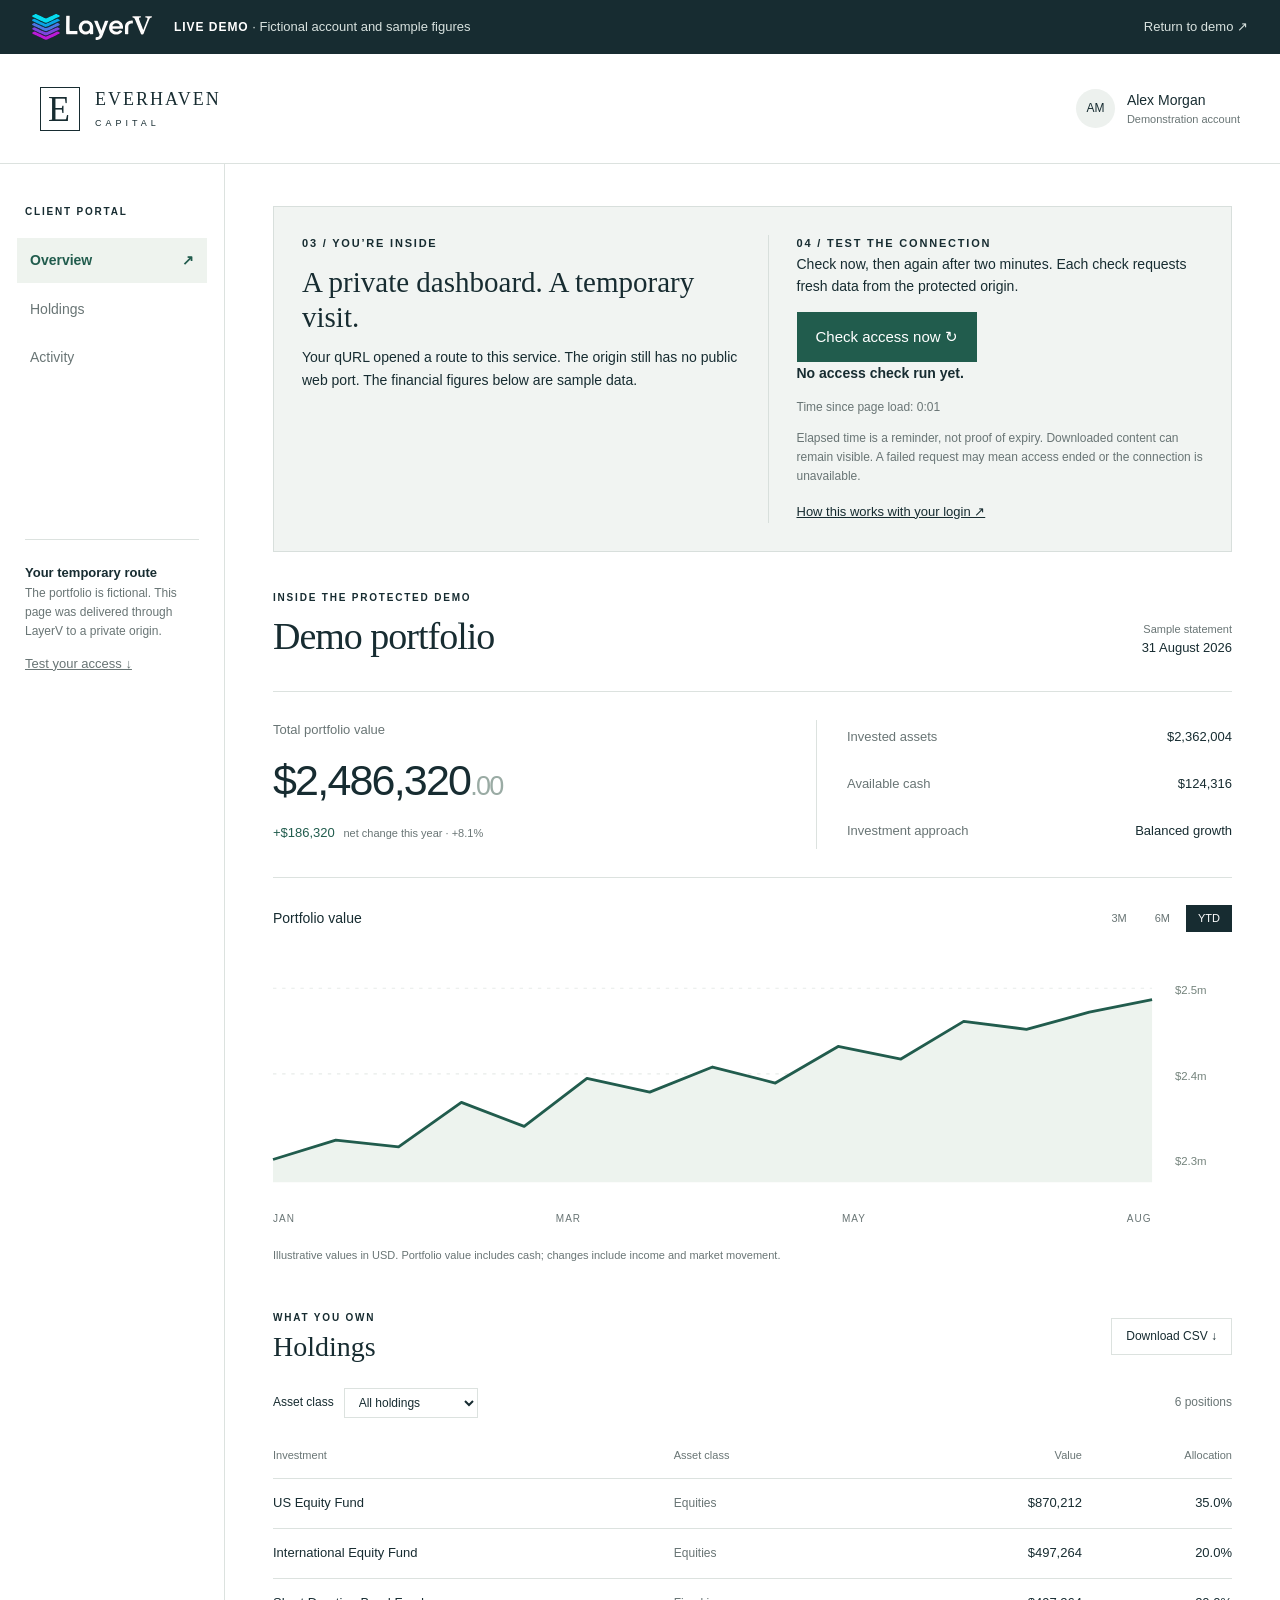
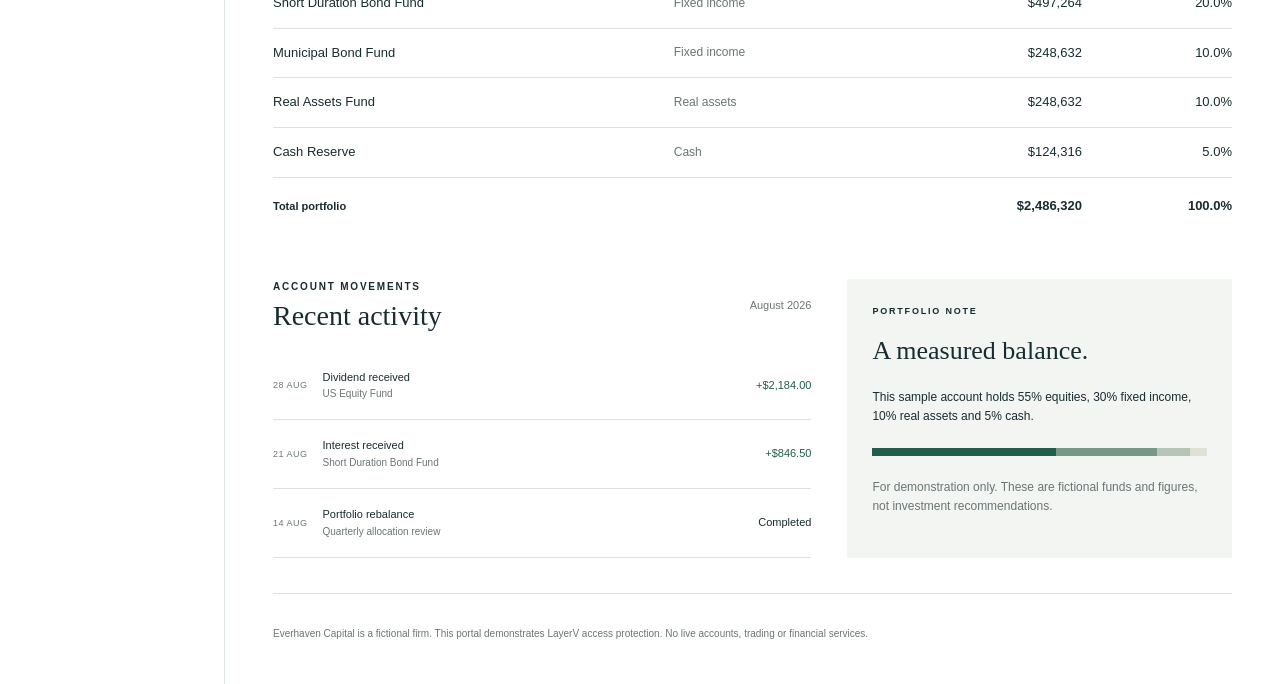
==== dashboard/index.html @ 9615df16 "Add visible live access experiment to protected portfolio" ====
<!doctype html><html lang="en"><head><meta charset="utf-8"><meta name="viewport" content="width=device-width,initial-scale=1"><meta name="robots" content="noindex,nofollow"><meta name="referrer" content="no-referrer"><title>Everhaven Capital — Demo portfolio</title><link rel="icon" href="favicon.svg" type="image/svg+xml"><link rel="stylesheet" href="styles.css"><script src="app.js" defer></script></head><body>
<a class="skip" href="#main">Skip to portfolio</a><div class="demo-strip"><div class="demo-identity"><img src="layerv-wordmark.svg" alt="LayerV" width="120" height="26"><span><strong>LIVE DEMO</strong> · Fictional account and sample figures</span></div><a href="https://everhavencapital.com" rel="noreferrer">Return to demo ↗</a></div>
<header><a class="wordmark" href="#main"><span class="monogram">E</span><span>EVERHAVEN<small>CAPITAL</small></span></a><div class="account"><span class="avatar" aria-hidden="true">AM</span><span>Alex Morgan<small>Demonstration account</small></span></div></header>
<div class="shell"><nav aria-label="Portfolio navigation"><p class="eyebrow">CLIENT PORTAL</p><a href="#overview" class="active">Overview <span>↗</span></a><a href="#holdings">Holdings</a><a href="#activity">Activity</a><div class="private-note"><strong>Your temporary route</strong><p>The portfolio is fictional. This page was delivered through LayerV to a private origin.</p><a href="#access-experiment">Test your access ↓</a></div></nav>
<main id="main"><section class="access-experiment" id="access-experiment" aria-labelledby="experiment-title"><div><p class="eyebrow">03 / YOU’RE INSIDE</p><h2 id="experiment-title">A private dashboard. A temporary visit.</h2><p>Your qURL opened a route to this service. The origin still has no public web port. The financial figures below are sample data.</p></div><div class="experiment-check"><p class="eyebrow">04 / TEST THE CONNECTION</p><p>Check now, then again after two minutes. Each check requests fresh data from the protected origin.</p><button id="verify-session">Check access now ↻</button><p id="session-result" role="status">No access check run yet.</p><p id="visit-elapsed" class="muted" aria-live="off">Time since page load: 0:00</p><p class="muted">Elapsed time is a reminder, not proof of expiry. Downloaded content can remain visible. A failed request may mean access ended or the connection is unavailable.</p><a href="https://everhavencapital.com/#identity" rel="noreferrer">How this works with your login ↗</a></div></section><section id="overview"><div class="page-heading"><div><p class="eyebrow">INSIDE THE PROTECTED DEMO</p><h1>Demo portfolio</h1></div><p class="asof">Sample statement<time datetime="2026-08-31">31 August 2026</time></p></div>
<div class="summary"><div class="portfolio-value"><p>Total portfolio value</p><strong>$2,486,320<span>.00</span></strong><p class="positive">+$186,320 <span>net change this year · +8.1%</span></p></div><dl><div><dt>Invested assets</dt><dd>$2,362,004</dd></div><div><dt>Available cash</dt><dd>$124,316</dd></div><div><dt>Investment approach</dt><dd>Balanced growth</dd></div></dl></div>
<div class="chart-head"><h2>Portfolio value</h2><div class="periods" aria-label="Chart period"><button data-period="3M" aria-pressed="false">3M</button><button data-period="6M" aria-pressed="false">6M</button><button data-period="YTD" aria-pressed="true">YTD</button></div></div>
<div class="chart"><svg viewBox="0 0 840 225" role="img" aria-labelledby="chart-title chart-desc"><title id="chart-title">Portfolio value, year to date</title><desc id="chart-desc">Illustrative account value rises from 2.3 million dollars in January to 2.486 million in August. Not live market data.</desc><g class="grid"><path d="M0 30H770M0 105H770M0 180H770"/></g><g class="axis"><text x="790" y="35">$2.5m</text><text x="790" y="110">$2.4m</text><text x="790" y="185">$2.3m</text></g><path id="chart-area" class="area" d="M0 180L55 163L110 169L165 130L220 151L275 109L330 121L385 99L440 113L495 81L550 92L605 59L660 66L715 51L770 40V200H0Z"/><path id="chart-line" class="line" d="M0 180L55 163L110 169L165 130L220 151L275 109L330 121L385 99L440 113L495 81L550 92L605 59L660 66L715 51L770 40"/></svg><div class="chart-labels" id="chart-labels"><span>JAN</span><span>MAR</span><span>MAY</span><span>AUG</span></div></div><p class="chart-note">Illustrative values in USD. Portfolio value includes cash; changes include income and market movement.</p>
</section><section class="holdings-section" id="holdings"><div class="section-heading"><div><p class="eyebrow">WHAT YOU OWN</p><h2>Holdings</h2></div><button id="export" class="outline-button">Download CSV ↓</button></div><div class="table-controls"><label for="asset-filter">Asset class</label><select id="asset-filter"><option value="all">All holdings</option><option>Equities</option><option>Fixed income</option><option>Real assets</option><option>Cash</option></select><span id="holding-count">6 positions</span></div><div class="table-scroll"><table><caption class="sr-only">Demonstration portfolio holdings as of August 31, 2026</caption><thead><tr><th scope="col">Investment</th><th scope="col">Asset class</th><th scope="col" class="number">Value</th><th scope="col" class="number">Allocation</th></tr></thead><tbody id="holdings-body"></tbody><tfoot><tr><th scope="row" colspan="2" id="total-label">Total portfolio</th><td class="number" id="total-value">$2,486,320</td><td class="number" id="total-weight">100.0%</td></tr></tfoot></table></div></section>
<div class="lower-grid"><section id="activity"><div class="section-heading"><div><p class="eyebrow">ACCOUNT MOVEMENTS</p><h2>Recent activity</h2></div><span class="muted">August 2026</span></div><ul class="activity-list"><li><time datetime="2026-08-28">28 AUG</time><div><strong>Dividend received</strong><span>US Equity Fund</span></div><strong class="positive">+$2,184.00</strong></li><li><time datetime="2026-08-21">21 AUG</time><div><strong>Interest received</strong><span>Short Duration Bond Fund</span></div><strong class="positive">+$846.50</strong></li><li><time datetime="2026-08-14">14 AUG</time><div><strong>Portfolio rebalance</strong><span>Quarterly allocation review</span></div><strong>Completed</strong></li></ul></section><aside class="allocation-note"><p class="eyebrow">PORTFOLIO NOTE</p><h2>A measured balance.</h2><p>This sample account holds 55% equities, 30% fixed income, 10% real assets and 5% cash.</p><div class="allocation-bar" aria-label="55 percent equities, 30 percent fixed income, 10 percent real assets, 5 percent cash"><span></span><span></span><span></span><span></span></div><p class="muted">For demonstration only. These are fictional funds and figures, not investment recommendations.</p></aside></div>
<footer>Everhaven Capital is a fictional firm. This portal demonstrates LayerV access protection. No live accounts, trading or financial services.</footer></main></div></body></html>
---- dashboard/styles.css ----
:root{--ink:#172c31;--green:#215c4d;--muted:#697575;--rule:#dce2df;--paper:#f3f5f2}*{box-sizing:border-box}html{scroll-behavior:smooth;scroll-padding-top:24px}body{margin:0;color:var(--ink);background:#fff;font:15px/1.6 -apple-system,BlinkMacSystemFont,"Segoe UI",sans-serif}a{color:inherit}button,select{font:inherit}button,a,select{-webkit-tap-highlight-color:transparent}button{cursor:pointer}button:disabled{cursor:wait;opacity:.6}:focus-visible{outline:3px solid #a67b45;outline-offset:4px}.demo-strip{padding:9px 32px;background:var(--ink);color:#d8e2df;font-size:12px;display:flex;justify-content:space-between;gap:20px}.demo-strip a{text-decoration:none}header{height:110px;border-bottom:1px solid var(--rule);padding:0 40px;display:flex;justify-content:space-between;align-items:center}.wordmark{display:flex;align-items:center;gap:15px;font:18px Georgia,serif;letter-spacing:2px;text-decoration:none}.monogram{font:36px Georgia,serif;border:1px solid var(--ink);padding:0 7px}.wordmark small{display:block;font:9px/1 sans-serif;letter-spacing:4px;margin-top:9px}.account{display:flex;align-items:center;gap:12px;font-size:14px}.account small{display:block;font-size:11px;color:var(--muted)}.avatar{width:39px;height:39px;display:grid;place-items:center;background:#edf1ee;border-radius:50%;font-size:12px}.shell{display:grid;grid-template-columns:225px 1fr;max-width:1540px;margin:auto}.shell>nav{padding:40px 25px;border-right:1px solid var(--rule)}.eyebrow{font-size:10px;letter-spacing:1.8px;font-weight:650;margin:0 0 18px}.shell>nav>a{display:flex;justify-content:space-between;padding:11px 13px;margin:4px -8px;text-decoration:none;color:var(--muted);font-size:14px}.shell>nav>a.active{background:#eef3ee;color:var(--green);font-weight:600}.private-note{margin-top:160px;border-top:1px solid var(--rule);padding-top:23px;font-size:12px;color:var(--muted)}.private-note>span{display:block;font-size:28px;color:var(--green)}.private-note strong{font-size:13px;color:var(--ink)}.private-note button{padding:0;background:none;border:0;border-bottom:1px solid var(--rule);color:var(--green);font-size:12px}main{min-width:0;padding:42px 48px}.page-heading{display:flex;justify-content:space-between;align-items:flex-end;gap:20px;margin-bottom:32px}.page-heading .eyebrow{margin-bottom:8px}h1,h2,p{margin-top:0}h1{font:38px/1.2 Georgia,serif;margin-bottom:0;letter-spacing:-1px}.asof{text-align:right;font-size:11px;color:var(--muted);margin:0}.asof time{display:block;font-size:13px;color:var(--ink)}.summary{display:grid;grid-template-columns:1.15fr 1fr;border-block:1px solid var(--rule);padding:28px 0;margin-bottom:27px}.portfolio-value>p{font-size:13px;color:var(--muted);margin-bottom:5px}.portfolio-value>strong{font-size:43px;letter-spacing:-1.8px;font-weight:500;font-variant-numeric:tabular-nums}.portfolio-value>strong>span{color:#9aaba4;font-size:27px}.portfolio-value p.positive{margin-top:8px;color:var(--green);font-size:13px}.positive{color:var(--green)}.portfolio-value p.positive span{color:var(--muted);font-size:11px;margin-left:5px}dl{margin:0 0 0 30px;padding-left:30px;border-left:1px solid var(--rule);display:flex;flex-direction:column;justify-content:space-around;gap:12px}dl>div{display:flex;justify-content:space-between;gap:15px;font-size:13px}dt{color:var(--muted)}dd{margin:0;font-variant-numeric:tabular-nums}.chart-head,.section-heading{display:flex;align-items:center;justify-content:space-between;gap:20px}.chart-head h2{font-size:14px;font-weight:500;margin:0}.periods{display:flex;gap:4px}.periods button{border:0;background:none;padding:5px 12px;font-size:11px;color:var(--muted)}.periods button[aria-pressed=true]{background:var(--ink);color:#fff}.chart{margin-top:22px}.chart svg{width:100%;display:block;overflow:visible}.grid path{stroke:#e8ece9;fill:none;stroke-dasharray:3 5}.axis{font:10px sans-serif;fill:#74837c}.area{fill:#edf3ee}.line{stroke:var(--green);stroke-width:2.5;fill:none;stroke-linejoin:round}.chart-labels{display:flex;justify-content:space-between;width:91.6%;font-size:10px;letter-spacing:1px;color:var(--muted)}.chart-note{font-size:11px;color:var(--muted);margin:20px 0 0}.holdings-section{margin-top:45px}.section-heading h2{font:28px Georgia,serif;margin:0}.section-heading .eyebrow{margin-bottom:5px}.outline-button{border:1px solid var(--rule);padding:8px 14px;background:#fff;color:var(--ink);font-size:12px}.table-controls{display:flex;align-items:center;gap:10px;margin:25px 0 15px;font-size:12px}.table-controls>span{margin-left:auto;color:var(--muted)}select{border:1px solid var(--rule);padding:6px 30px 6px 10px;color:var(--ink);background:#fff;font-size:12px}.table-scroll{overflow-x:auto}table{border-collapse:collapse;width:100%;font-size:13px}th{text-align:left;font-weight:500;color:var(--muted);font-size:11px}th,td{padding:14px 10px;border-bottom:1px solid var(--rule);white-space:nowrap}th:first-child,td:first-child{padding-left:0}th:last-child,td:last-child{padding-right:0}.number{text-align:right;font-variant-numeric:tabular-nums}tbody td:first-child{font-weight:500}tbody td:nth-child(2){color:var(--muted);font-size:12px}tfoot th,tfoot td{color:var(--ink);font-weight:600;border:0;padding-top:18px}.lower-grid{margin-top:48px;display:grid;grid-template-columns:1.4fr 1fr;gap:36px}.muted{font-size:11px;color:var(--muted)}.activity-list{list-style:none;padding:0;margin:20px 0 0}.activity-list li{display:flex;align-items:center;gap:15px;border-bottom:1px solid var(--rule);padding:17px 0;font-size:11px}.activity-list time{font-size:9px;letter-spacing:.5px;color:var(--muted)}.activity-list div{flex:1}.activity-list div span{display:block;color:var(--muted);font-size:10px}.activity-list strong{font-weight:500}.allocation-note{background:var(--paper);padding:25px}.allocation-note h2{font:26px Georgia,serif}.allocation-note p{font-size:12px}.allocation-note .eyebrow{font-size:9px}.allocation-bar{display:flex;height:8px;margin:22px 0}.allocation-bar span:nth-child(1){width:55%;background:#215c4d}.allocation-bar span:nth-child(2){width:30%;background:#789789}.allocation-bar span:nth-child(3){width:10%;background:#b6c5b7}.allocation-bar span:nth-child(4){width:5%;background:#dce3d5}footer{padding-top:32px;margin-top:35px;border-top:1px solid var(--rule);font-size:10px;color:var(--muted)}.skip,.sr-only{position:absolute;width:1px;height:1px;overflow:hidden;clip-path:inset(50%)}.skip:focus{position:fixed;top:10px;left:10px;width:auto;height:auto;clip-path:none;background:white;padding:10px;z-index:5}@media(min-width:1450px){main{padding:50px 64px}}@media(max-width:1050px){.shell{grid-template-columns:185px 1fr}main{padding:32px}.shell>nav{padding:32px 18px}.portfolio-value>strong{font-size:35px}.lower-grid{grid-template-columns:1fr}.summary{grid-template-columns:1fr}dl{margin:25px 0 0;padding:20px 0 0;border-left:0;border-top:1px solid var(--rule)}}@media(max-width:700px){header{padding:0 20px;height:90px}.demo-strip{padding:9px 20px;font-size:10px}.demo-strip a{white-space:nowrap}.account>span:last-child{display:none}.shell{display:block}.shell>nav{display:flex;gap:10px;padding:12px 20px;border-right:0;border-bottom:1px solid var(--rule)}.shell>nav>.eyebrow,.private-note{display:none}.shell>nav>a{margin:0;padding:7px 12px;font-size:12px}.shell>nav>a>span{display:none}main{padding:30px 20px}.page-heading{align-items:flex-start}h1{font-size:29px}.asof{font-size:9px}.asof time{font-size:10px}.page-heading .eyebrow{font-size:9px}.portfolio-value>strong{font-size:40px}.chart-note{font-size:10px}.section-heading h2{font-size:26px}.table-controls{flex-wrap:wrap}.lower-grid{gap:30px}.outline-button{font-size:11px}.wordmark{font-size:16px}}@media(prefers-reduced-motion:reduce){html{scroll-behavior:auto}}

.mobile-private-note{display:none}@media(max-width:700px){.mobile-private-note{display:block;margin-top:32px;padding-top:24px;border-top:1px solid var(--rule)}.mobile-private-note h2{font:24px Georgia,serif}.mobile-private-note p{font-size:12px;color:var(--muted)}.mobile-private-note button{background:none;border:0;border-bottom:1px solid var(--rule);color:var(--green);padding:8px 0;font-size:13px}}

.demo-strip{align-items:center;font-size:13px;padding-block:14px}.demo-identity{display:flex;align-items:center;gap:22px}.demo-identity img{width:120px;height:auto;display:block}.demo-identity strong{font-size:12px;letter-spacing:.08em;color:#fff}@media(max-width:650px){.demo-strip{font-size:11px;gap:12px}.demo-identity{gap:12px}.demo-identity img{width:90px}.demo-identity strong{font-size:10px}}

.access-experiment{display:grid;grid-template-columns:1fr 1fr;gap:30px;background:var(--wash,#f1f4f2);border:1px solid var(--line,#d8dfdc);padding:28px;margin:0 0 38px}.access-experiment h2{font:29px/1.2 Georgia,serif;margin:12px 0}.access-experiment p{font-size:14px;line-height:1.6}.access-experiment .eyebrow{font-size:11px;margin:0}.experiment-check{border-left:1px solid var(--line,#d8dfdc);padding-left:28px}.experiment-check button{padding:12px 18px;border:1px solid var(--green,#215c4d);background:var(--green,#215c4d);color:#fff;font:inherit;cursor:pointer;min-height:44px}.experiment-check button:disabled{opacity:.6;cursor:wait}.experiment-check a{font-size:13px}.experiment-check .muted{font-size:12px}.access-experiment #session-result{font-size:14px;font-weight:600}.private-note>a{font-size:13px}@media(max-width:1050px){.access-experiment{grid-template-columns:1fr;gap:20px}.experiment-check{border-left:0;border-top:1px solid var(--line,#d8dfdc);padding:20px 0 0}}@media(max-width:600px){.access-experiment{padding:20px}.access-experiment h2{font-size:26px}}
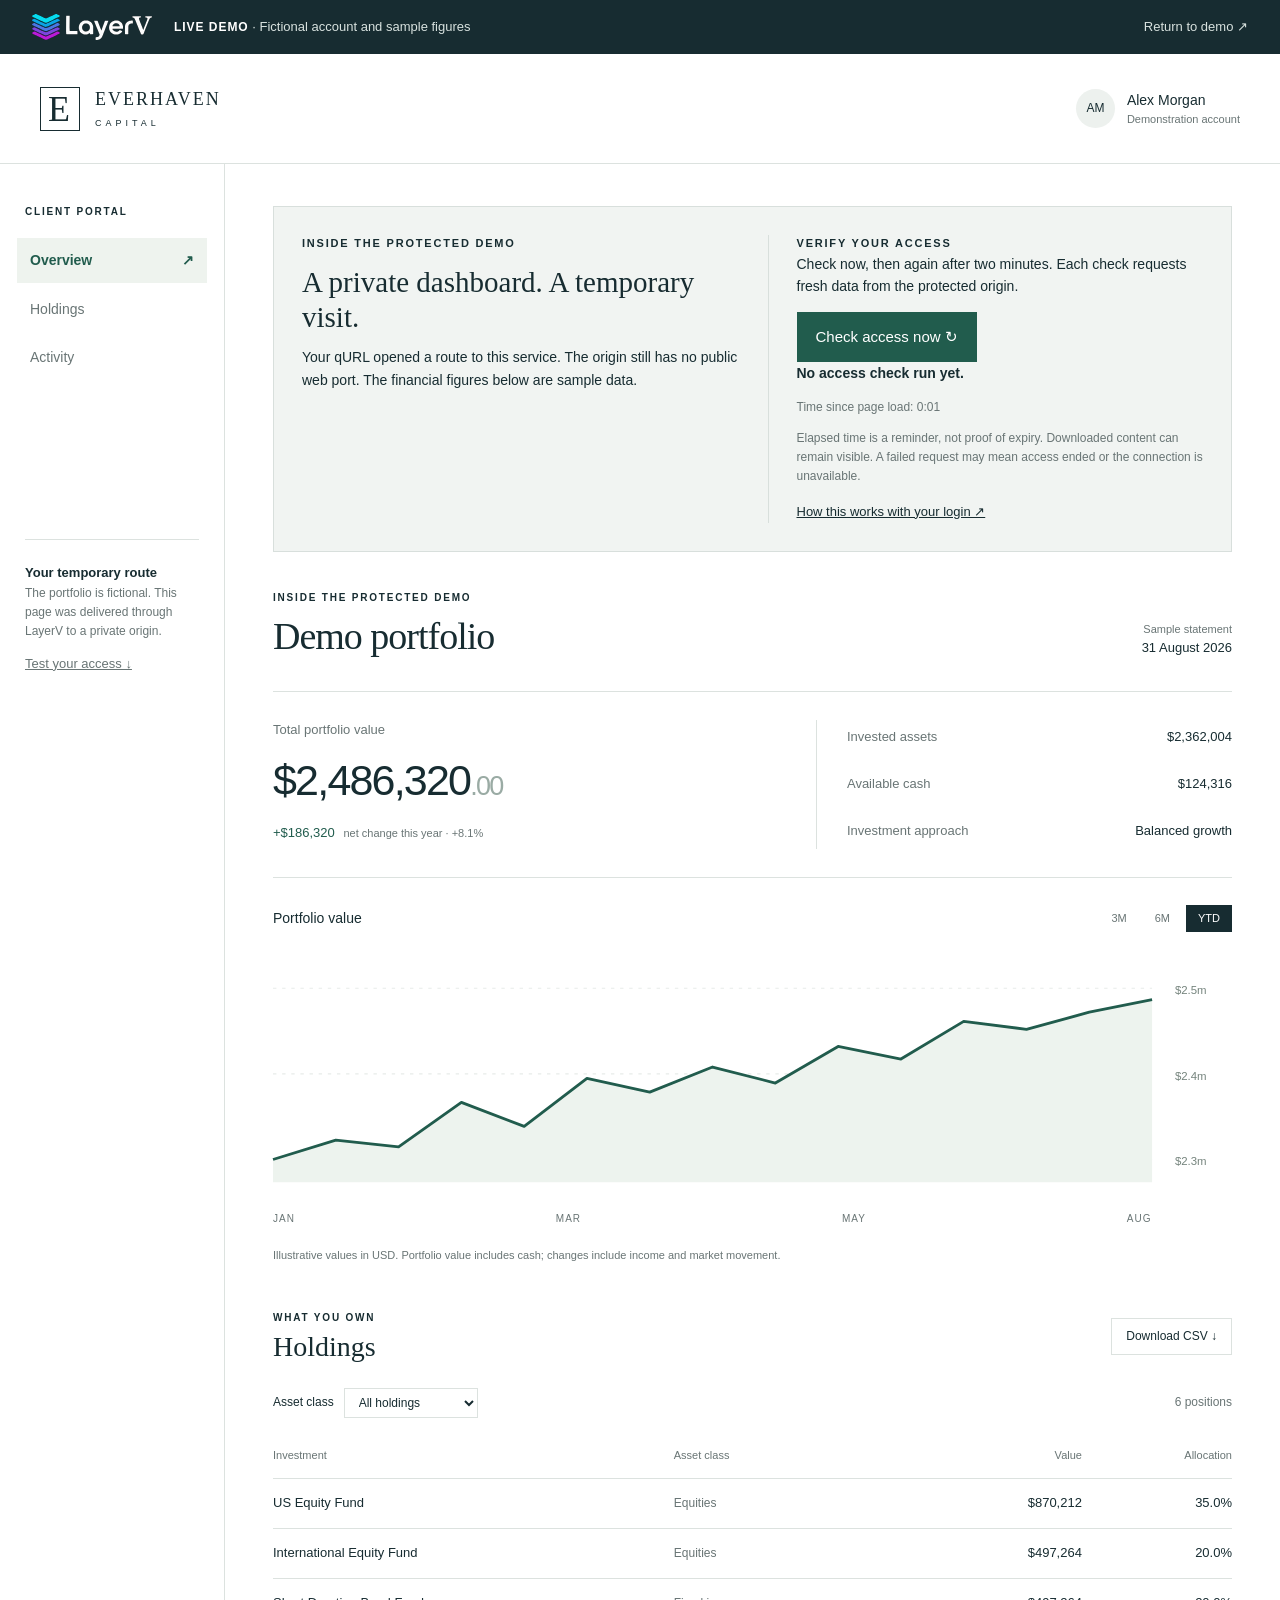
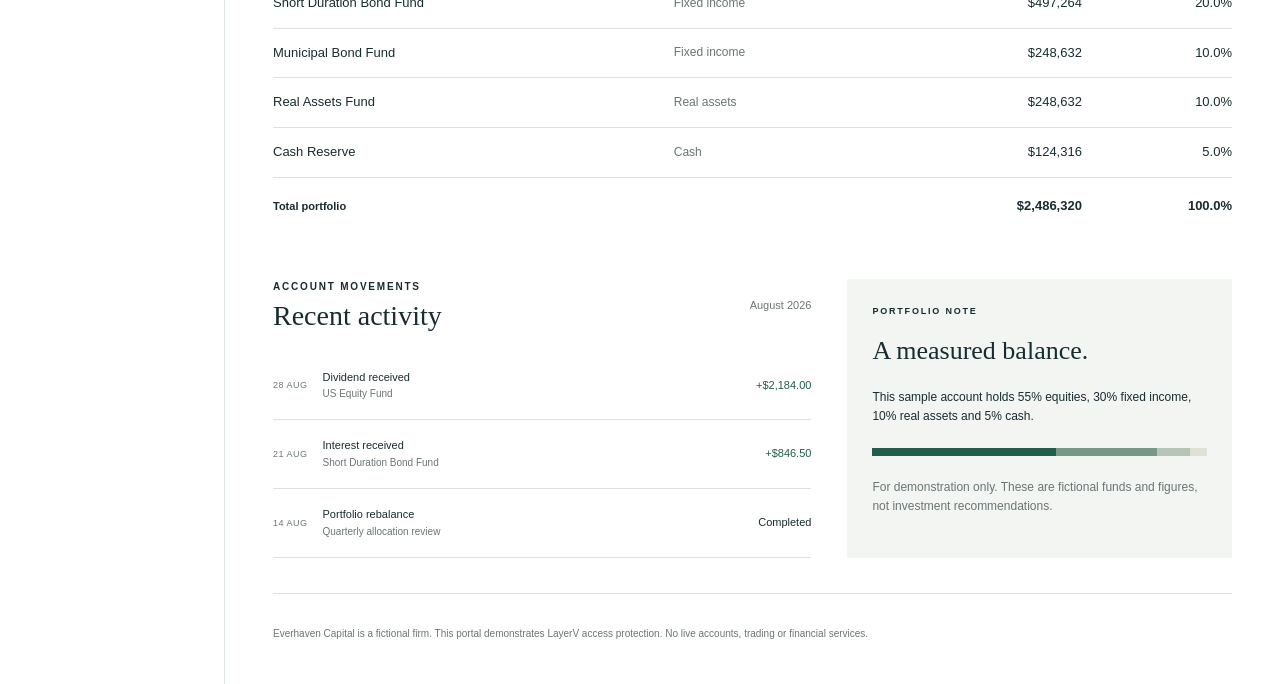
==== commit e429e2ad: "Align protected dashboard labels with the new demo walkthrough" ====
--- a/dashboard/index.html
+++ b/dashboard/index.html
@@ -2,7 +2,7 @@
 <a class="skip" href="#main">Skip to portfolio</a><div class="demo-strip"><div class="demo-identity"><img src="layerv-wordmark.svg" alt="LayerV" width="120" height="26"><span><strong>LIVE DEMO</strong> · Fictional account and sample figures</span></div><a href="https://everhavencapital.com" rel="noreferrer">Return to demo ↗</a></div>
 <header><a class="wordmark" href="#main"><span class="monogram">E</span><span>EVERHAVEN<small>CAPITAL</small></span></a><div class="account"><span class="avatar" aria-hidden="true">AM</span><span>Alex Morgan<small>Demonstration account</small></span></div></header>
 <div class="shell"><nav aria-label="Portfolio navigation"><p class="eyebrow">CLIENT PORTAL</p><a href="#overview" class="active">Overview <span>↗</span></a><a href="#holdings">Holdings</a><a href="#activity">Activity</a><div class="private-note"><strong>Your temporary route</strong><p>The portfolio is fictional. This page was delivered through LayerV to a private origin.</p><a href="#access-experiment">Test your access ↓</a></div></nav>
-<main id="main"><section class="access-experiment" id="access-experiment" aria-labelledby="experiment-title"><div><p class="eyebrow">03 / YOU’RE INSIDE</p><h2 id="experiment-title">A private dashboard. A temporary visit.</h2><p>Your qURL opened a route to this service. The origin still has no public web port. The financial figures below are sample data.</p></div><div class="experiment-check"><p class="eyebrow">04 / TEST THE CONNECTION</p><p>Check now, then again after two minutes. Each check requests fresh data from the protected origin.</p><button id="verify-session">Check access now ↻</button><p id="session-result" role="status">No access check run yet.</p><p id="visit-elapsed" class="muted" aria-live="off">Time since page load: 0:00</p><p class="muted">Elapsed time is a reminder, not proof of expiry. Downloaded content can remain visible. A failed request may mean access ended or the connection is unavailable.</p><a href="https://everhavencapital.com/#identity" rel="noreferrer">How this works with your login ↗</a></div></section><section id="overview"><div class="page-heading"><div><p class="eyebrow">INSIDE THE PROTECTED DEMO</p><h1>Demo portfolio</h1></div><p class="asof">Sample statement<time datetime="2026-08-31">31 August 2026</time></p></div>
+<main id="main"><section class="access-experiment" id="access-experiment" aria-labelledby="experiment-title"><div><p class="eyebrow">INSIDE THE PROTECTED DEMO</p><h2 id="experiment-title">A private dashboard. A temporary visit.</h2><p>Your qURL opened a route to this service. The origin still has no public web port. The financial figures below are sample data.</p></div><div class="experiment-check"><p class="eyebrow">VERIFY YOUR ACCESS</p><p>Check now, then again after two minutes. Each check requests fresh data from the protected origin.</p><button id="verify-session">Check access now ↻</button><p id="session-result" role="status">No access check run yet.</p><p id="visit-elapsed" class="muted" aria-live="off">Time since page load: 0:00</p><p class="muted">Elapsed time is a reminder, not proof of expiry. Downloaded content can remain visible. A failed request may mean access ended or the connection is unavailable.</p><a href="https://everhavencapital.com/#identity" rel="noreferrer">How this works with your login ↗</a></div></section><section id="overview"><div class="page-heading"><div><p class="eyebrow">INSIDE THE PROTECTED DEMO</p><h1>Demo portfolio</h1></div><p class="asof">Sample statement<time datetime="2026-08-31">31 August 2026</time></p></div>
 <div class="summary"><div class="portfolio-value"><p>Total portfolio value</p><strong>$2,486,320<span>.00</span></strong><p class="positive">+$186,320 <span>net change this year · +8.1%</span></p></div><dl><div><dt>Invested assets</dt><dd>$2,362,004</dd></div><div><dt>Available cash</dt><dd>$124,316</dd></div><div><dt>Investment approach</dt><dd>Balanced growth</dd></div></dl></div>
 <div class="chart-head"><h2>Portfolio value</h2><div class="periods" aria-label="Chart period"><button data-period="3M" aria-pressed="false">3M</button><button data-period="6M" aria-pressed="false">6M</button><button data-period="YTD" aria-pressed="true">YTD</button></div></div>
 <div class="chart"><svg viewBox="0 0 840 225" role="img" aria-labelledby="chart-title chart-desc"><title id="chart-title">Portfolio value, year to date</title><desc id="chart-desc">Illustrative account value rises from 2.3 million dollars in January to 2.486 million in August. Not live market data.</desc><g class="grid"><path d="M0 30H770M0 105H770M0 180H770"/></g><g class="axis"><text x="790" y="35">$2.5m</text><text x="790" y="110">$2.4m</text><text x="790" y="185">$2.3m</text></g><path id="chart-area" class="area" d="M0 180L55 163L110 169L165 130L220 151L275 109L330 121L385 99L440 113L495 81L550 92L605 59L660 66L715 51L770 40V200H0Z"/><path id="chart-line" class="line" d="M0 180L55 163L110 169L165 130L220 151L275 109L330 121L385 99L440 113L495 81L550 92L605 59L660 66L715 51L770 40"/></svg><div class="chart-labels" id="chart-labels"><span>JAN</span><span>MAR</span><span>MAY</span><span>AUG</span></div></div><p class="chart-note">Illustrative values in USD. Portfolio value includes cash; changes include income and market movement.</p>
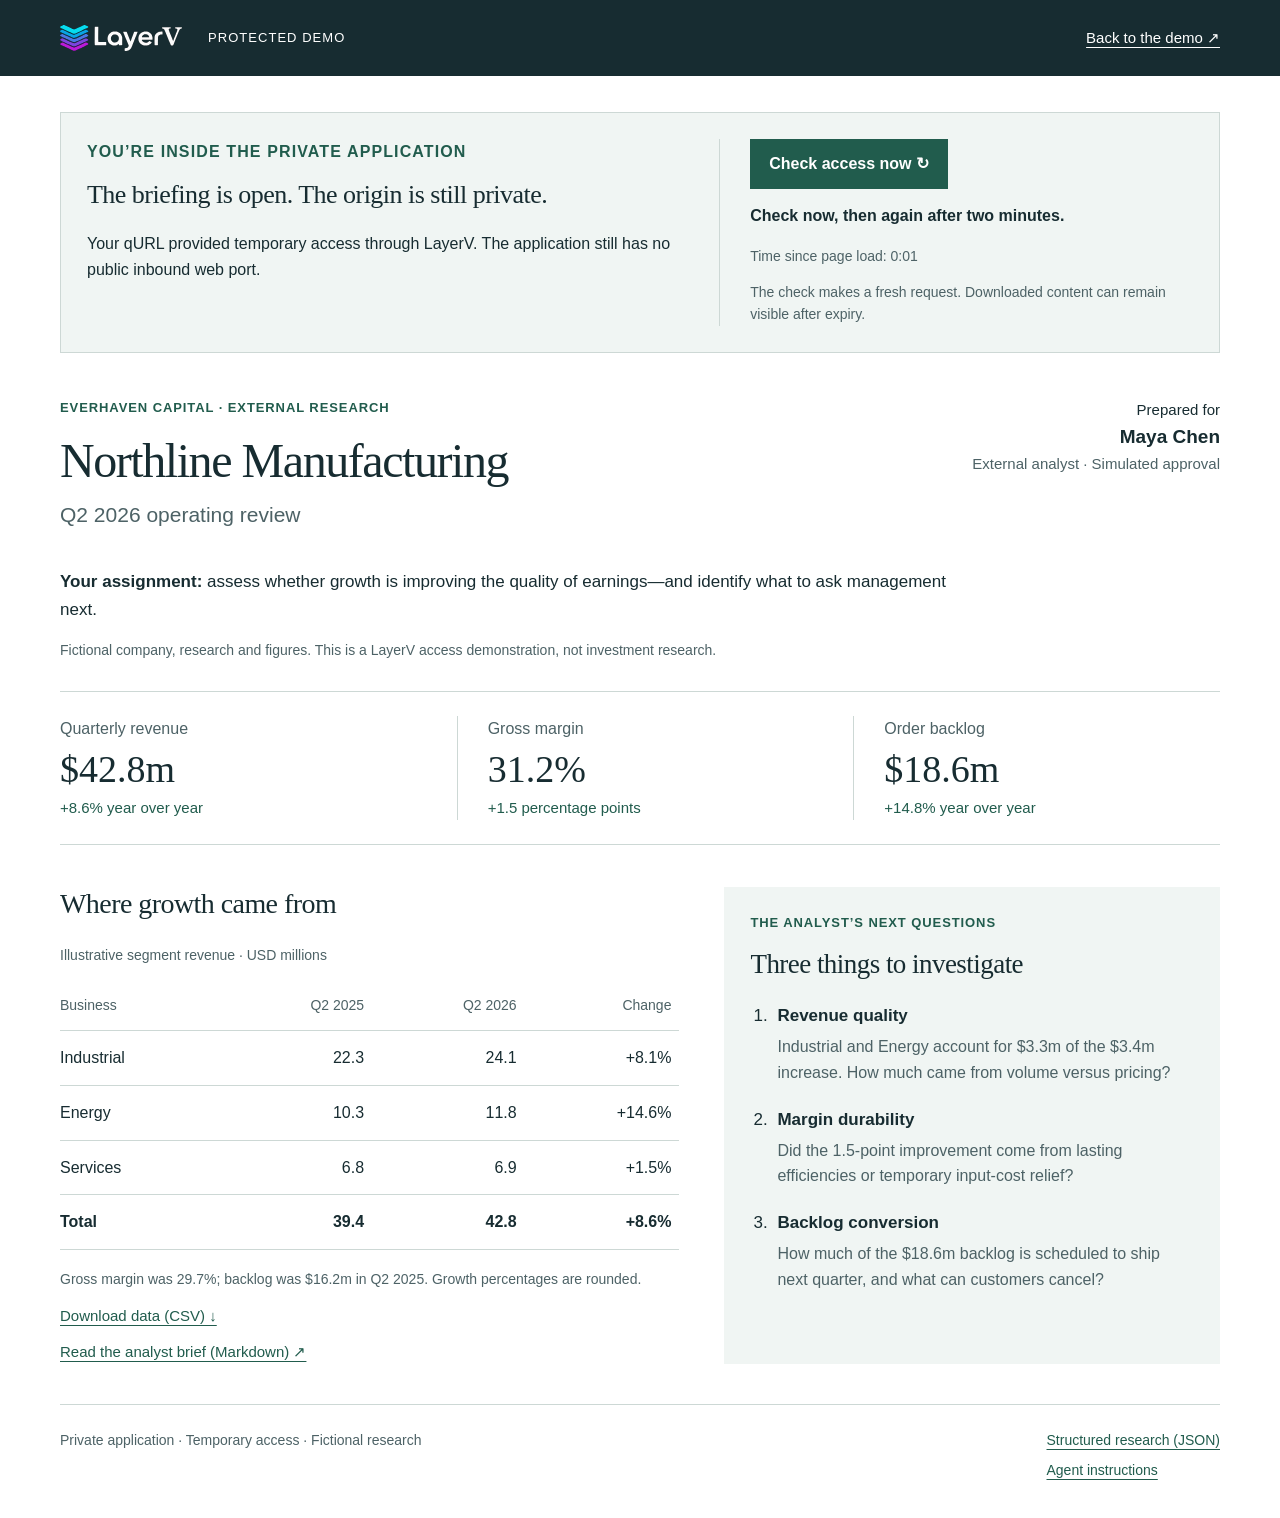
==== commit 344dcecf: "Replace portfolio mockup with a focused private analyst briefing" ====
--- a/dashboard/index.html
+++ b/dashboard/index.html
@@ -1,11 +1,8 @@
-<!doctype html><html lang="en"><head><meta charset="utf-8"><meta name="viewport" content="width=device-width,initial-scale=1"><meta name="robots" content="noindex,nofollow"><meta name="referrer" content="no-referrer"><title>Everhaven Capital — Demo portfolio</title><link rel="icon" href="favicon.svg" type="image/svg+xml"><link rel="stylesheet" href="styles.css"><script src="app.js" defer></script></head><body>
-<a class="skip" href="#main">Skip to portfolio</a><div class="demo-strip"><div class="demo-identity"><img src="layerv-wordmark.svg" alt="LayerV" width="120" height="26"><span><strong>LIVE DEMO</strong> · Fictional account and sample figures</span></div><a href="https://everhavencapital.com" rel="noreferrer">Return to demo ↗</a></div>
-<header><a class="wordmark" href="#main"><span class="monogram">E</span><span>EVERHAVEN<small>CAPITAL</small></span></a><div class="account"><span class="avatar" aria-hidden="true">AM</span><span>Alex Morgan<small>Demonstration account</small></span></div></header>
-<div class="shell"><nav aria-label="Portfolio navigation"><p class="eyebrow">CLIENT PORTAL</p><a href="#overview" class="active">Overview <span>↗</span></a><a href="#holdings">Holdings</a><a href="#activity">Activity</a><div class="private-note"><strong>Your temporary route</strong><p>The portfolio is fictional. This page was delivered through LayerV to a private origin.</p><a href="#access-experiment">Test your access ↓</a></div></nav>
-<main id="main"><section class="access-experiment" id="access-experiment" aria-labelledby="experiment-title"><div><p class="eyebrow">INSIDE THE PROTECTED DEMO</p><h2 id="experiment-title">A private dashboard. A temporary visit.</h2><p>Your qURL opened a route to this service. The origin still has no public web port. The financial figures below are sample data.</p></div><div class="experiment-check"><p class="eyebrow">VERIFY YOUR ACCESS</p><p>Check now, then again after two minutes. Each check requests fresh data from the protected origin.</p><button id="verify-session">Check access now ↻</button><p id="session-result" role="status">No access check run yet.</p><p id="visit-elapsed" class="muted" aria-live="off">Time since page load: 0:00</p><p class="muted">Elapsed time is a reminder, not proof of expiry. Downloaded content can remain visible. A failed request may mean access ended or the connection is unavailable.</p><a href="https://everhavencapital.com/#identity" rel="noreferrer">How this works with your login ↗</a></div></section><section id="overview"><div class="page-heading"><div><p class="eyebrow">INSIDE THE PROTECTED DEMO</p><h1>Demo portfolio</h1></div><p class="asof">Sample statement<time datetime="2026-08-31">31 August 2026</time></p></div>
-<div class="summary"><div class="portfolio-value"><p>Total portfolio value</p><strong>$2,486,320<span>.00</span></strong><p class="positive">+$186,320 <span>net change this year · +8.1%</span></p></div><dl><div><dt>Invested assets</dt><dd>$2,362,004</dd></div><div><dt>Available cash</dt><dd>$124,316</dd></div><div><dt>Investment approach</dt><dd>Balanced growth</dd></div></dl></div>
-<div class="chart-head"><h2>Portfolio value</h2><div class="periods" aria-label="Chart period"><button data-period="3M" aria-pressed="false">3M</button><button data-period="6M" aria-pressed="false">6M</button><button data-period="YTD" aria-pressed="true">YTD</button></div></div>
-<div class="chart"><svg viewBox="0 0 840 225" role="img" aria-labelledby="chart-title chart-desc"><title id="chart-title">Portfolio value, year to date</title><desc id="chart-desc">Illustrative account value rises from 2.3 million dollars in January to 2.486 million in August. Not live market data.</desc><g class="grid"><path d="M0 30H770M0 105H770M0 180H770"/></g><g class="axis"><text x="790" y="35">$2.5m</text><text x="790" y="110">$2.4m</text><text x="790" y="185">$2.3m</text></g><path id="chart-area" class="area" d="M0 180L55 163L110 169L165 130L220 151L275 109L330 121L385 99L440 113L495 81L550 92L605 59L660 66L715 51L770 40V200H0Z"/><path id="chart-line" class="line" d="M0 180L55 163L110 169L165 130L220 151L275 109L330 121L385 99L440 113L495 81L550 92L605 59L660 66L715 51L770 40"/></svg><div class="chart-labels" id="chart-labels"><span>JAN</span><span>MAR</span><span>MAY</span><span>AUG</span></div></div><p class="chart-note">Illustrative values in USD. Portfolio value includes cash; changes include income and market movement.</p>
-</section><section class="holdings-section" id="holdings"><div class="section-heading"><div><p class="eyebrow">WHAT YOU OWN</p><h2>Holdings</h2></div><button id="export" class="outline-button">Download CSV ↓</button></div><div class="table-controls"><label for="asset-filter">Asset class</label><select id="asset-filter"><option value="all">All holdings</option><option>Equities</option><option>Fixed income</option><option>Real assets</option><option>Cash</option></select><span id="holding-count">6 positions</span></div><div class="table-scroll"><table><caption class="sr-only">Demonstration portfolio holdings as of August 31, 2026</caption><thead><tr><th scope="col">Investment</th><th scope="col">Asset class</th><th scope="col" class="number">Value</th><th scope="col" class="number">Allocation</th></tr></thead><tbody id="holdings-body"></tbody><tfoot><tr><th scope="row" colspan="2" id="total-label">Total portfolio</th><td class="number" id="total-value">$2,486,320</td><td class="number" id="total-weight">100.0%</td></tr></tfoot></table></div></section>
-<div class="lower-grid"><section id="activity"><div class="section-heading"><div><p class="eyebrow">ACCOUNT MOVEMENTS</p><h2>Recent activity</h2></div><span class="muted">August 2026</span></div><ul class="activity-list"><li><time datetime="2026-08-28">28 AUG</time><div><strong>Dividend received</strong><span>US Equity Fund</span></div><strong class="positive">+$2,184.00</strong></li><li><time datetime="2026-08-21">21 AUG</time><div><strong>Interest received</strong><span>Short Duration Bond Fund</span></div><strong class="positive">+$846.50</strong></li><li><time datetime="2026-08-14">14 AUG</time><div><strong>Portfolio rebalance</strong><span>Quarterly allocation review</span></div><strong>Completed</strong></li></ul></section><aside class="allocation-note"><p class="eyebrow">PORTFOLIO NOTE</p><h2>A measured balance.</h2><p>This sample account holds 55% equities, 30% fixed income, 10% real assets and 5% cash.</p><div class="allocation-bar" aria-label="55 percent equities, 30 percent fixed income, 10 percent real assets, 5 percent cash"><span></span><span></span><span></span><span></span></div><p class="muted">For demonstration only. These are fictional funds and figures, not investment recommendations.</p></aside></div>
-<footer>Everhaven Capital is a fictional firm. This portal demonstrates LayerV access protection. No live accounts, trading or financial services.</footer></main></div></body></html>
+<!doctype html><html lang="en"><head><meta charset="utf-8"><meta name="viewport" content="width=device-width,initial-scale=1"><title>Northline research briefing — Everhaven × LayerV</title><meta name="robots" content="noindex,nofollow"><meta name="referrer" content="no-referrer"><link rel="icon" href="favicon.svg" type="image/svg+xml"><link rel="stylesheet" href="styles.css"><link rel="alternate" type="text/markdown" href="brief.md" title="Research brief"><script src="app.js" defer></script></head><body>
+<a class="skip" href="#main">Skip to research</a><header><div class="wrap top"><img src="layerv-wordmark.svg" alt="LayerV" width="122" height="28"><span>PROTECTED DEMO</span><a href="https://everhavencapital.com/" rel="noreferrer">Back to the demo ↗</a></div></header>
+<main class="wrap" id="main"><section class="access" aria-labelledby="access-title"><div><p class="eyebrow">YOU’RE INSIDE THE PRIVATE APPLICATION</p><h2 id="access-title">The briefing is open. The origin is still private.</h2><p>Your qURL provided temporary access through LayerV. The application still has no public inbound web port.</p></div><div class="connection"><button id="verify-session" class="button">Check access now ↻</button><p id="session-result" role="status">Check now, then again after two minutes.</p><p id="visit-elapsed" class="fine" aria-live="off">Time since page load: 0:00</p><p class="fine">The check makes a fresh request. Downloaded content can remain visible after expiry.</p></div></section>
+<section class="briefing" aria-labelledby="title"><div class="heading"><div><p class="eyebrow">EVERHAVEN CAPITAL · EXTERNAL RESEARCH</p><h1 id="title">Northline Manufacturing</h1><p class="subtitle">Q2 2026 operating review</p></div><p class="analyst">Prepared for <strong>Maya Chen</strong><span>External analyst · Simulated approval</span></p></div><p class="assignment"><strong>Your assignment:</strong> assess whether growth is improving the quality of earnings—and identify what to ask management next.</p><p class="sample-note">Fictional company, research and figures. This is a LayerV access demonstration, not investment research.</p>
+<dl class="metrics"><div><dt>Quarterly revenue</dt><dd>$42.8m</dd><p>+8.6% year over year</p></div><div><dt>Gross margin</dt><dd>31.2%</dd><p>+1.5 percentage points</p></div><div><dt>Order backlog</dt><dd>$18.6m</dd><p>+14.8% year over year</p></div></dl>
+<div class="research-grid"><section aria-labelledby="revenue-title"><h2 id="revenue-title">Where growth came from</h2><div class="table-scroll"><table><caption>Illustrative segment revenue · USD millions</caption><thead><tr><th scope="col">Business</th><th scope="col">Q2 2025</th><th scope="col">Q2 2026</th><th scope="col">Change</th></tr></thead><tbody><tr><th scope="row">Industrial</th><td>22.3</td><td>24.1</td><td>+8.1%</td></tr><tr><th scope="row">Energy</th><td>10.3</td><td>11.8</td><td>+14.6%</td></tr><tr><th scope="row">Services</th><td>6.8</td><td>6.9</td><td>+1.5%</td></tr></tbody><tfoot><tr><th scope="row">Total</th><td>39.4</td><td>42.8</td><td>+8.6%</td></tr></tfoot></table></div><p class="fine">Gross margin was 29.7%; backlog was $16.2m in Q2 2025. Growth percentages are rounded.</p><div class="downloads"><a href="research.csv" download>Download data (CSV) ↓</a><a href="brief.md" download>Read the analyst brief (Markdown) ↗</a></div></section>
+<section class="questions" aria-labelledby="questions-title"><p class="eyebrow">THE ANALYST’S NEXT QUESTIONS</p><h2 id="questions-title">Three things to investigate</h2><ol><li><strong>Revenue quality</strong><p>Industrial and Energy account for $3.3m of the $3.4m increase. How much came from volume versus pricing?</p></li><li><strong>Margin durability</strong><p>Did the 1.5-point improvement come from lasting efficiencies or temporary input-cost relief?</p></li><li><strong>Backlog conversion</strong><p>How much of the $18.6m backlog is scheduled to ship next quarter, and what can customers cancel?</p></li></ol></section></div>
+</section><footer><p>Private application · Temporary access · Fictional research</p><div><a href="research.json">Structured research (JSON)</a><a href="https://everhavencapital.com/agent.md" rel="noreferrer">Agent instructions</a></div></footer></main></body></html>
--- a/dashboard/styles.css
+++ b/dashboard/styles.css
@@ -1,7 +1 @@
-:root{--ink:#172c31;--green:#215c4d;--muted:#697575;--rule:#dce2df;--paper:#f3f5f2}*{box-sizing:border-box}html{scroll-behavior:smooth;scroll-padding-top:24px}body{margin:0;color:var(--ink);background:#fff;font:15px/1.6 -apple-system,BlinkMacSystemFont,"Segoe UI",sans-serif}a{color:inherit}button,select{font:inherit}button,a,select{-webkit-tap-highlight-color:transparent}button{cursor:pointer}button:disabled{cursor:wait;opacity:.6}:focus-visible{outline:3px solid #a67b45;outline-offset:4px}.demo-strip{padding:9px 32px;background:var(--ink);color:#d8e2df;font-size:12px;display:flex;justify-content:space-between;gap:20px}.demo-strip a{text-decoration:none}header{height:110px;border-bottom:1px solid var(--rule);padding:0 40px;display:flex;justify-content:space-between;align-items:center}.wordmark{display:flex;align-items:center;gap:15px;font:18px Georgia,serif;letter-spacing:2px;text-decoration:none}.monogram{font:36px Georgia,serif;border:1px solid var(--ink);padding:0 7px}.wordmark small{display:block;font:9px/1 sans-serif;letter-spacing:4px;margin-top:9px}.account{display:flex;align-items:center;gap:12px;font-size:14px}.account small{display:block;font-size:11px;color:var(--muted)}.avatar{width:39px;height:39px;display:grid;place-items:center;background:#edf1ee;border-radius:50%;font-size:12px}.shell{display:grid;grid-template-columns:225px 1fr;max-width:1540px;margin:auto}.shell>nav{padding:40px 25px;border-right:1px solid var(--rule)}.eyebrow{font-size:10px;letter-spacing:1.8px;font-weight:650;margin:0 0 18px}.shell>nav>a{display:flex;justify-content:space-between;padding:11px 13px;margin:4px -8px;text-decoration:none;color:var(--muted);font-size:14px}.shell>nav>a.active{background:#eef3ee;color:var(--green);font-weight:600}.private-note{margin-top:160px;border-top:1px solid var(--rule);padding-top:23px;font-size:12px;color:var(--muted)}.private-note>span{display:block;font-size:28px;color:var(--green)}.private-note strong{font-size:13px;color:var(--ink)}.private-note button{padding:0;background:none;border:0;border-bottom:1px solid var(--rule);color:var(--green);font-size:12px}main{min-width:0;padding:42px 48px}.page-heading{display:flex;justify-content:space-between;align-items:flex-end;gap:20px;margin-bottom:32px}.page-heading .eyebrow{margin-bottom:8px}h1,h2,p{margin-top:0}h1{font:38px/1.2 Georgia,serif;margin-bottom:0;letter-spacing:-1px}.asof{text-align:right;font-size:11px;color:var(--muted);margin:0}.asof time{display:block;font-size:13px;color:var(--ink)}.summary{display:grid;grid-template-columns:1.15fr 1fr;border-block:1px solid var(--rule);padding:28px 0;margin-bottom:27px}.portfolio-value>p{font-size:13px;color:var(--muted);margin-bottom:5px}.portfolio-value>strong{font-size:43px;letter-spacing:-1.8px;font-weight:500;font-variant-numeric:tabular-nums}.portfolio-value>strong>span{color:#9aaba4;font-size:27px}.portfolio-value p.positive{margin-top:8px;color:var(--green);font-size:13px}.positive{color:var(--green)}.portfolio-value p.positive span{color:var(--muted);font-size:11px;margin-left:5px}dl{margin:0 0 0 30px;padding-left:30px;border-left:1px solid var(--rule);display:flex;flex-direction:column;justify-content:space-around;gap:12px}dl>div{display:flex;justify-content:space-between;gap:15px;font-size:13px}dt{color:var(--muted)}dd{margin:0;font-variant-numeric:tabular-nums}.chart-head,.section-heading{display:flex;align-items:center;justify-content:space-between;gap:20px}.chart-head h2{font-size:14px;font-weight:500;margin:0}.periods{display:flex;gap:4px}.periods button{border:0;background:none;padding:5px 12px;font-size:11px;color:var(--muted)}.periods button[aria-pressed=true]{background:var(--ink);color:#fff}.chart{margin-top:22px}.chart svg{width:100%;display:block;overflow:visible}.grid path{stroke:#e8ece9;fill:none;stroke-dasharray:3 5}.axis{font:10px sans-serif;fill:#74837c}.area{fill:#edf3ee}.line{stroke:var(--green);stroke-width:2.5;fill:none;stroke-linejoin:round}.chart-labels{display:flex;justify-content:space-between;width:91.6%;font-size:10px;letter-spacing:1px;color:var(--muted)}.chart-note{font-size:11px;color:var(--muted);margin:20px 0 0}.holdings-section{margin-top:45px}.section-heading h2{font:28px Georgia,serif;margin:0}.section-heading .eyebrow{margin-bottom:5px}.outline-button{border:1px solid var(--rule);padding:8px 14px;background:#fff;color:var(--ink);font-size:12px}.table-controls{display:flex;align-items:center;gap:10px;margin:25px 0 15px;font-size:12px}.table-controls>span{margin-left:auto;color:var(--muted)}select{border:1px solid var(--rule);padding:6px 30px 6px 10px;color:var(--ink);background:#fff;font-size:12px}.table-scroll{overflow-x:auto}table{border-collapse:collapse;width:100%;font-size:13px}th{text-align:left;font-weight:500;color:var(--muted);font-size:11px}th,td{padding:14px 10px;border-bottom:1px solid var(--rule);white-space:nowrap}th:first-child,td:first-child{padding-left:0}th:last-child,td:last-child{padding-right:0}.number{text-align:right;font-variant-numeric:tabular-nums}tbody td:first-child{font-weight:500}tbody td:nth-child(2){color:var(--muted);font-size:12px}tfoot th,tfoot td{color:var(--ink);font-weight:600;border:0;padding-top:18px}.lower-grid{margin-top:48px;display:grid;grid-template-columns:1.4fr 1fr;gap:36px}.muted{font-size:11px;color:var(--muted)}.activity-list{list-style:none;padding:0;margin:20px 0 0}.activity-list li{display:flex;align-items:center;gap:15px;border-bottom:1px solid var(--rule);padding:17px 0;font-size:11px}.activity-list time{font-size:9px;letter-spacing:.5px;color:var(--muted)}.activity-list div{flex:1}.activity-list div span{display:block;color:var(--muted);font-size:10px}.activity-list strong{font-weight:500}.allocation-note{background:var(--paper);padding:25px}.allocation-note h2{font:26px Georgia,serif}.allocation-note p{font-size:12px}.allocation-note .eyebrow{font-size:9px}.allocation-bar{display:flex;height:8px;margin:22px 0}.allocation-bar span:nth-child(1){width:55%;background:#215c4d}.allocation-bar span:nth-child(2){width:30%;background:#789789}.allocation-bar span:nth-child(3){width:10%;background:#b6c5b7}.allocation-bar span:nth-child(4){width:5%;background:#dce3d5}footer{padding-top:32px;margin-top:35px;border-top:1px solid var(--rule);font-size:10px;color:var(--muted)}.skip,.sr-only{position:absolute;width:1px;height:1px;overflow:hidden;clip-path:inset(50%)}.skip:focus{position:fixed;top:10px;left:10px;width:auto;height:auto;clip-path:none;background:white;padding:10px;z-index:5}@media(min-width:1450px){main{padding:50px 64px}}@media(max-width:1050px){.shell{grid-template-columns:185px 1fr}main{padding:32px}.shell>nav{padding:32px 18px}.portfolio-value>strong{font-size:35px}.lower-grid{grid-template-columns:1fr}.summary{grid-template-columns:1fr}dl{margin:25px 0 0;padding:20px 0 0;border-left:0;border-top:1px solid var(--rule)}}@media(max-width:700px){header{padding:0 20px;height:90px}.demo-strip{padding:9px 20px;font-size:10px}.demo-strip a{white-space:nowrap}.account>span:last-child{display:none}.shell{display:block}.shell>nav{display:flex;gap:10px;padding:12px 20px;border-right:0;border-bottom:1px solid var(--rule)}.shell>nav>.eyebrow,.private-note{display:none}.shell>nav>a{margin:0;padding:7px 12px;font-size:12px}.shell>nav>a>span{display:none}main{padding:30px 20px}.page-heading{align-items:flex-start}h1{font-size:29px}.asof{font-size:9px}.asof time{font-size:10px}.page-heading .eyebrow{font-size:9px}.portfolio-value>strong{font-size:40px}.chart-note{font-size:10px}.section-heading h2{font-size:26px}.table-controls{flex-wrap:wrap}.lower-grid{gap:30px}.outline-button{font-size:11px}.wordmark{font-size:16px}}@media(prefers-reduced-motion:reduce){html{scroll-behavior:auto}}
-
-.mobile-private-note{display:none}@media(max-width:700px){.mobile-private-note{display:block;margin-top:32px;padding-top:24px;border-top:1px solid var(--rule)}.mobile-private-note h2{font:24px Georgia,serif}.mobile-private-note p{font-size:12px;color:var(--muted)}.mobile-private-note button{background:none;border:0;border-bottom:1px solid var(--rule);color:var(--green);padding:8px 0;font-size:13px}}
-
-.demo-strip{align-items:center;font-size:13px;padding-block:14px}.demo-identity{display:flex;align-items:center;gap:22px}.demo-identity img{width:120px;height:auto;display:block}.demo-identity strong{font-size:12px;letter-spacing:.08em;color:#fff}@media(max-width:650px){.demo-strip{font-size:11px;gap:12px}.demo-identity{gap:12px}.demo-identity img{width:90px}.demo-identity strong{font-size:10px}}
-
-.access-experiment{display:grid;grid-template-columns:1fr 1fr;gap:30px;background:var(--wash,#f1f4f2);border:1px solid var(--line,#d8dfdc);padding:28px;margin:0 0 38px}.access-experiment h2{font:29px/1.2 Georgia,serif;margin:12px 0}.access-experiment p{font-size:14px;line-height:1.6}.access-experiment .eyebrow{font-size:11px;margin:0}.experiment-check{border-left:1px solid var(--line,#d8dfdc);padding-left:28px}.experiment-check button{padding:12px 18px;border:1px solid var(--green,#215c4d);background:var(--green,#215c4d);color:#fff;font:inherit;cursor:pointer;min-height:44px}.experiment-check button:disabled{opacity:.6;cursor:wait}.experiment-check a{font-size:13px}.experiment-check .muted{font-size:12px}.access-experiment #session-result{font-size:14px;font-weight:600}.private-note>a{font-size:13px}@media(max-width:1050px){.access-experiment{grid-template-columns:1fr;gap:20px}.experiment-check{border-left:0;border-top:1px solid var(--line,#d8dfdc);padding:20px 0 0}}@media(max-width:600px){.access-experiment{padding:20px}.access-experiment h2{font-size:26px}}
+:root{--ink:#172c31;--green:#215c4d;--muted:#4d6266;--line:#cdd8d5;--wash:#f0f5f3}*{box-sizing:border-box}body{margin:0;color:var(--ink);font:17px/1.6 -apple-system,BlinkMacSystemFont,'Segoe UI',sans-serif;background:white}.wrap{width:min(1160px,calc(100% - 80px));margin:auto}a{color:var(--green);text-underline-offset:4px}a:focus-visible,button:focus-visible{outline:3px solid #b76129;outline-offset:4px}.skip{position:absolute;top:-100px;left:20px;padding:10px;background:white}.skip:focus{top:10px}header{background:var(--ink);color:white}.top{display:flex;align-items:center;gap:26px;min-height:76px}.top img{height:auto}.top span{font-size:13px;letter-spacing:.08em}.top a{margin-left:auto;color:white;font-size:15px}main{padding-block:36px}h1,h2,p{margin-top:0}.eyebrow{font-size:13px;font-weight:700;letter-spacing:.07em;color:var(--green);margin-bottom:14px}h1{font:clamp(34px,4vw,48px)/1.15 Georgia,serif;letter-spacing:-.03em;margin-bottom:10px}h2{font:28px/1.2 Georgia,serif;letter-spacing:-.02em}.access{display:grid;grid-template-columns:1.25fr 1fr;gap:40px;border:1px solid var(--line);background:var(--wash);padding:26px;margin-bottom:45px}.access h2{font-size:26px}.access p{font-size:16px}.access>div>p:last-child{margin-bottom:0}.connection{padding-left:30px;border-left:1px solid var(--line)}.button{min-height:48px;padding:12px 18px;border:1px solid var(--green);background:var(--green);color:white;font:600 16px/1.5 sans-serif;cursor:pointer}.button:disabled{opacity:.6;cursor:wait}#session-result{margin-top:14px;font-weight:600}.access .fine,.fine{font-size:14px;color:var(--muted)}.heading{display:flex;justify-content:space-between;align-items:flex-start;gap:30px}.subtitle{color:var(--muted);font-size:21px}.analyst{font-size:15px;text-align:right}.analyst strong,.analyst span{display:block}.analyst strong{font-size:19px}.analyst span{color:var(--muted)}.assignment{max-width:900px;margin:16px 0}.sample-note{font-size:14px;color:var(--muted)}.metrics{display:grid;grid-template-columns:repeat(3,1fr);margin:30px 0 42px;border-block:1px solid var(--line);padding:24px 0;gap:30px}.metrics>div{border-left:1px solid var(--line);padding-left:30px}.metrics>div:first-child{border:0;padding:0}.metrics dt{font-size:16px;color:var(--muted)}.metrics dd{margin:5px 0;font:38px Georgia,serif;font-variant-numeric:tabular-nums}.metrics p{font-size:15px;color:var(--green);margin:5px 0 0}.research-grid{display:grid;grid-template-columns:1.25fr 1fr;gap:45px}.table-scroll{overflow:auto}table{border-collapse:collapse;width:100%;font-size:16px}caption{text-align:left;font-size:14px;color:var(--muted);margin-bottom:14px}th,td{padding:14px 8px;border-bottom:1px solid var(--line);text-align:right;font-variant-numeric:tabular-nums}th:first-child{text-align:left;padding-left:0}thead th{font-size:14px;font-weight:500;color:var(--muted)}tbody th{font-weight:500}tfoot th,tfoot td{font-weight:650}.table-scroll+.fine{margin-top:18px}.downloads{display:flex;flex-direction:column;gap:12px;font-size:15px}.questions{background:var(--wash);padding:26px}.questions h2{font-size:27px}.questions ol{padding-left:22px;margin-bottom:0}.questions li{padding-left:5px;margin-bottom:20px}.questions li:last-child{margin:0}.questions li p{color:var(--muted);font-size:16px;margin:5px 0 0}footer{border-top:1px solid var(--line);margin-top:40px;padding-top:24px;font-size:14px;color:var(--muted);display:flex;justify-content:space-between;gap:24px}footer div{display:flex;flex-direction:column;gap:8px}@media(max-width:900px){.wrap{width:calc(100% - 48px)}.access,.research-grid{gap:26px}.access{padding:22px}.connection{padding-left:22px}.research-grid{grid-template-columns:1fr}.questions{padding:24px}.metrics{gap:15px}.metrics>div{padding-left:15px}}@media(max-width:600px){.wrap{width:calc(100% - 40px)}.top{gap:12px;flex-wrap:wrap;padding:16px 0}.top span{font-size:12px}.top img{width:110px}.top a{width:100%;margin:0;font-size:14px}.access{grid-template-columns:1fr;margin-bottom:32px}.connection{padding:20px 0 0;border-left:0;border-top:1px solid var(--line)}.heading{display:block}.analyst{text-align:left}.metrics{grid-template-columns:1fr;gap:18px}.metrics>div,.metrics>div:first-child{padding:0 0 18px;border:0;border-bottom:1px solid var(--line)}.metrics>div:last-child{border:0;padding-bottom:0}.metrics dd{font-size:36px}.metrics p{margin:0}table{font-size:14px}thead th{font-size:13px}th,td{padding:12px 5px}.questions{padding:20px}footer{display:block}footer div{margin-top:18px}h1{font-size:36px}}
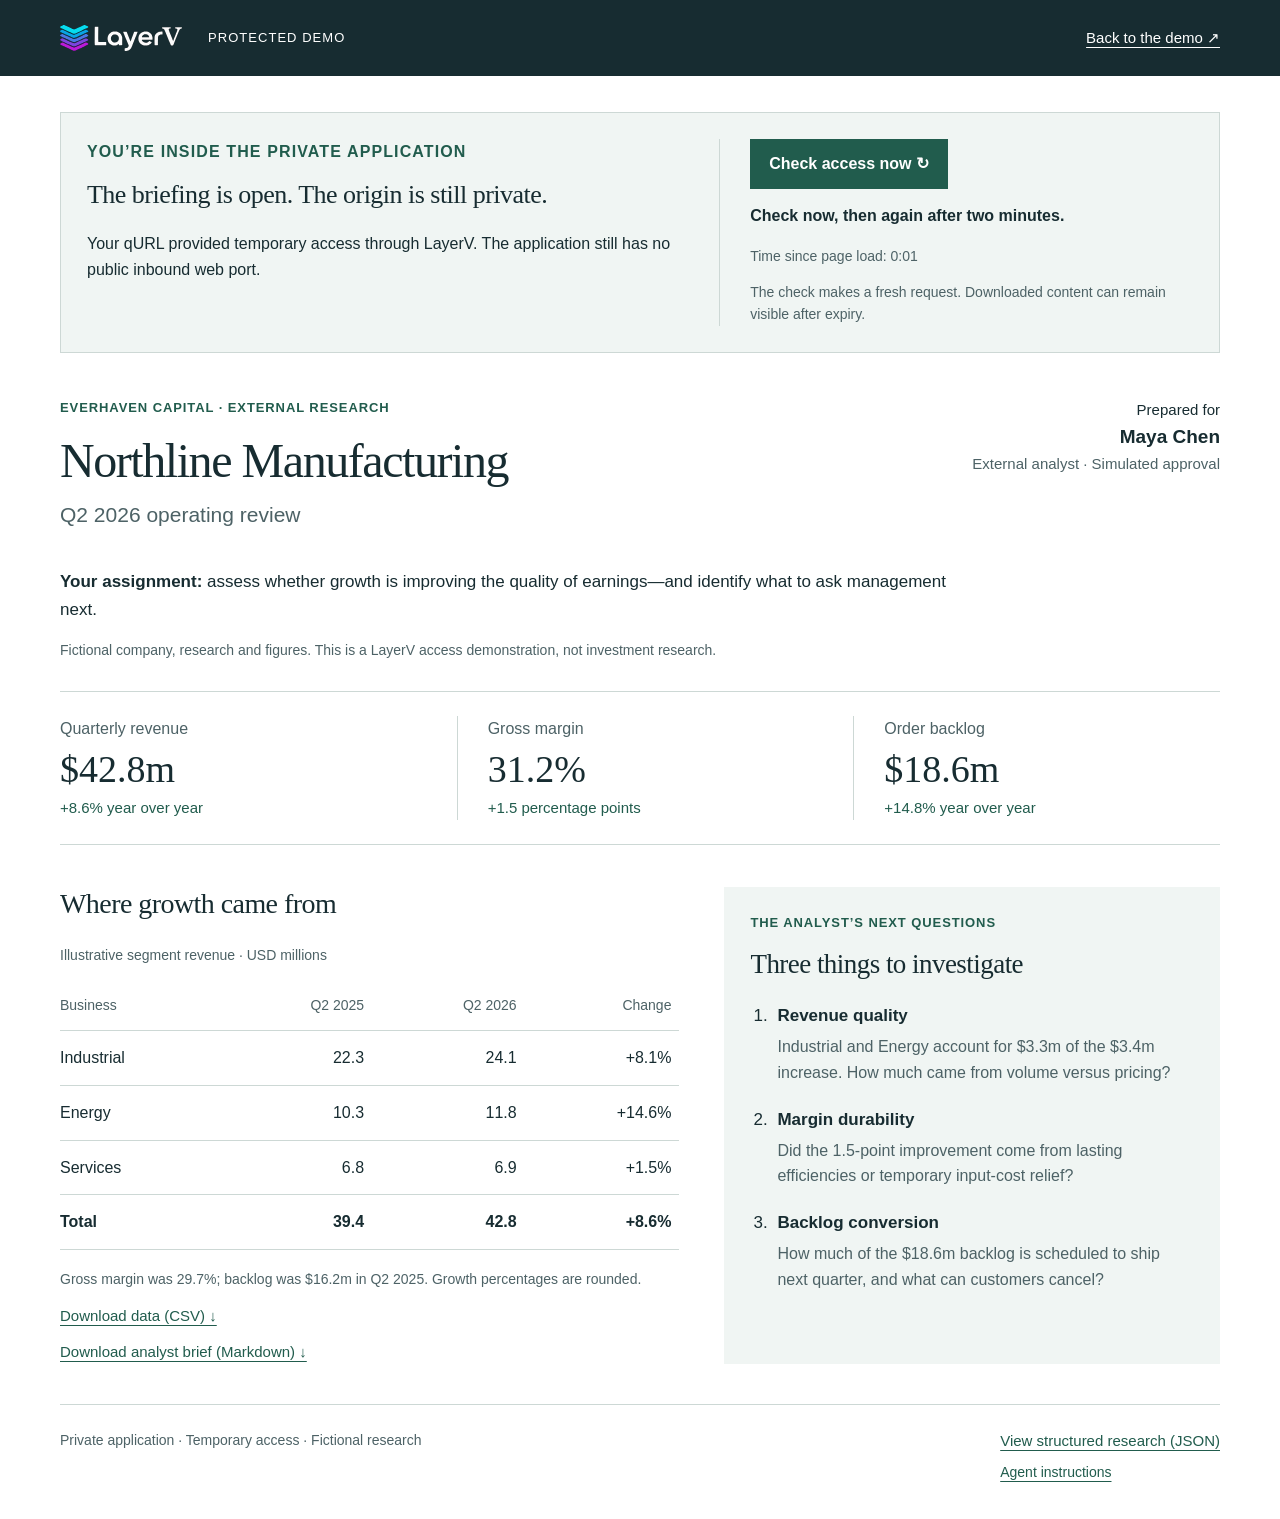
==== commit 1b98e95c: "Read and export research through the admitted in-page connection" ====
--- a/dashboard/index.html
+++ b/dashboard/index.html
@@ -3,6 +3,6 @@
 <main class="wrap" id="main"><section class="access" aria-labelledby="access-title"><div><p class="eyebrow">YOU’RE INSIDE THE PRIVATE APPLICATION</p><h2 id="access-title">The briefing is open. The origin is still private.</h2><p>Your qURL provided temporary access through LayerV. The application still has no public inbound web port.</p></div><div class="connection"><button id="verify-session" class="button">Check access now ↻</button><p id="session-result" role="status">Check now, then again after two minutes.</p><p id="visit-elapsed" class="fine" aria-live="off">Time since page load: 0:00</p><p class="fine">The check makes a fresh request. Downloaded content can remain visible after expiry.</p></div></section>
 <section class="briefing" aria-labelledby="title"><div class="heading"><div><p class="eyebrow">EVERHAVEN CAPITAL · EXTERNAL RESEARCH</p><h1 id="title">Northline Manufacturing</h1><p class="subtitle">Q2 2026 operating review</p></div><p class="analyst">Prepared for <strong>Maya Chen</strong><span>External analyst · Simulated approval</span></p></div><p class="assignment"><strong>Your assignment:</strong> assess whether growth is improving the quality of earnings—and identify what to ask management next.</p><p class="sample-note">Fictional company, research and figures. This is a LayerV access demonstration, not investment research.</p>
 <dl class="metrics"><div><dt>Quarterly revenue</dt><dd>$42.8m</dd><p>+8.6% year over year</p></div><div><dt>Gross margin</dt><dd>31.2%</dd><p>+1.5 percentage points</p></div><div><dt>Order backlog</dt><dd>$18.6m</dd><p>+14.8% year over year</p></div></dl>
-<div class="research-grid"><section aria-labelledby="revenue-title"><h2 id="revenue-title">Where growth came from</h2><div class="table-scroll"><table><caption>Illustrative segment revenue · USD millions</caption><thead><tr><th scope="col">Business</th><th scope="col">Q2 2025</th><th scope="col">Q2 2026</th><th scope="col">Change</th></tr></thead><tbody><tr><th scope="row">Industrial</th><td>22.3</td><td>24.1</td><td>+8.1%</td></tr><tr><th scope="row">Energy</th><td>10.3</td><td>11.8</td><td>+14.6%</td></tr><tr><th scope="row">Services</th><td>6.8</td><td>6.9</td><td>+1.5%</td></tr></tbody><tfoot><tr><th scope="row">Total</th><td>39.4</td><td>42.8</td><td>+8.6%</td></tr></tfoot></table></div><p class="fine">Gross margin was 29.7%; backlog was $16.2m in Q2 2025. Growth percentages are rounded.</p><div class="downloads"><a href="research.csv" download>Download data (CSV) ↓</a><a href="brief.md" download>Read the analyst brief (Markdown) ↗</a></div></section>
+<div class="research-grid"><section aria-labelledby="revenue-title"><h2 id="revenue-title">Where growth came from</h2><div class="table-scroll"><table><caption>Illustrative segment revenue · USD millions</caption><thead><tr><th scope="col">Business</th><th scope="col">Q2 2025</th><th scope="col">Q2 2026</th><th scope="col">Change</th></tr></thead><tbody><tr><th scope="row">Industrial</th><td>22.3</td><td>24.1</td><td>+8.1%</td></tr><tr><th scope="row">Energy</th><td>10.3</td><td>11.8</td><td>+14.6%</td></tr><tr><th scope="row">Services</th><td>6.8</td><td>6.9</td><td>+1.5%</td></tr></tbody><tfoot><tr><th scope="row">Total</th><td>39.4</td><td>42.8</td><td>+8.6%</td></tr></tfoot></table></div><p class="fine">Gross margin was 29.7%; backlog was $16.2m in Q2 2025. Growth percentages are rounded.</p><div class="downloads"><button class="text-button" id="download-csv">Download data (CSV) ↓</button><button class="text-button" id="download-brief">Download analyst brief (Markdown) ↓</button></div></section>
 <section class="questions" aria-labelledby="questions-title"><p class="eyebrow">THE ANALYST’S NEXT QUESTIONS</p><h2 id="questions-title">Three things to investigate</h2><ol><li><strong>Revenue quality</strong><p>Industrial and Energy account for $3.3m of the $3.4m increase. How much came from volume versus pricing?</p></li><li><strong>Margin durability</strong><p>Did the 1.5-point improvement come from lasting efficiencies or temporary input-cost relief?</p></li><li><strong>Backlog conversion</strong><p>How much of the $18.6m backlog is scheduled to ship next quarter, and what can customers cancel?</p></li></ol></section></div>
-</section><footer><p>Private application · Temporary access · Fictional research</p><div><a href="research.json">Structured research (JSON)</a><a href="https://everhavencapital.com/agent.md" rel="noreferrer">Agent instructions</a></div></footer></main></body></html>
+</section><section class="data-view" aria-label="Machine-readable research"><p id="research-status" role="status"></p><pre id="research-json" hidden tabindex="0" aria-label="Research JSON"></pre></section><footer><p>Private application · Temporary access · Fictional research</p><div><button class="text-button" id="read-research">View structured research (JSON)</button><a href="https://everhavencapital.com/agent.md" rel="noreferrer">Agent instructions</a></div></footer></main></body></html>
--- a/dashboard/styles.css
+++ b/dashboard/styles.css
@@ -1 +1,3 @@
 :root{--ink:#172c31;--green:#215c4d;--muted:#4d6266;--line:#cdd8d5;--wash:#f0f5f3}*{box-sizing:border-box}body{margin:0;color:var(--ink);font:17px/1.6 -apple-system,BlinkMacSystemFont,'Segoe UI',sans-serif;background:white}.wrap{width:min(1160px,calc(100% - 80px));margin:auto}a{color:var(--green);text-underline-offset:4px}a:focus-visible,button:focus-visible{outline:3px solid #b76129;outline-offset:4px}.skip{position:absolute;top:-100px;left:20px;padding:10px;background:white}.skip:focus{top:10px}header{background:var(--ink);color:white}.top{display:flex;align-items:center;gap:26px;min-height:76px}.top img{height:auto}.top span{font-size:13px;letter-spacing:.08em}.top a{margin-left:auto;color:white;font-size:15px}main{padding-block:36px}h1,h2,p{margin-top:0}.eyebrow{font-size:13px;font-weight:700;letter-spacing:.07em;color:var(--green);margin-bottom:14px}h1{font:clamp(34px,4vw,48px)/1.15 Georgia,serif;letter-spacing:-.03em;margin-bottom:10px}h2{font:28px/1.2 Georgia,serif;letter-spacing:-.02em}.access{display:grid;grid-template-columns:1.25fr 1fr;gap:40px;border:1px solid var(--line);background:var(--wash);padding:26px;margin-bottom:45px}.access h2{font-size:26px}.access p{font-size:16px}.access>div>p:last-child{margin-bottom:0}.connection{padding-left:30px;border-left:1px solid var(--line)}.button{min-height:48px;padding:12px 18px;border:1px solid var(--green);background:var(--green);color:white;font:600 16px/1.5 sans-serif;cursor:pointer}.button:disabled{opacity:.6;cursor:wait}#session-result{margin-top:14px;font-weight:600}.access .fine,.fine{font-size:14px;color:var(--muted)}.heading{display:flex;justify-content:space-between;align-items:flex-start;gap:30px}.subtitle{color:var(--muted);font-size:21px}.analyst{font-size:15px;text-align:right}.analyst strong,.analyst span{display:block}.analyst strong{font-size:19px}.analyst span{color:var(--muted)}.assignment{max-width:900px;margin:16px 0}.sample-note{font-size:14px;color:var(--muted)}.metrics{display:grid;grid-template-columns:repeat(3,1fr);margin:30px 0 42px;border-block:1px solid var(--line);padding:24px 0;gap:30px}.metrics>div{border-left:1px solid var(--line);padding-left:30px}.metrics>div:first-child{border:0;padding:0}.metrics dt{font-size:16px;color:var(--muted)}.metrics dd{margin:5px 0;font:38px Georgia,serif;font-variant-numeric:tabular-nums}.metrics p{font-size:15px;color:var(--green);margin:5px 0 0}.research-grid{display:grid;grid-template-columns:1.25fr 1fr;gap:45px}.table-scroll{overflow:auto}table{border-collapse:collapse;width:100%;font-size:16px}caption{text-align:left;font-size:14px;color:var(--muted);margin-bottom:14px}th,td{padding:14px 8px;border-bottom:1px solid var(--line);text-align:right;font-variant-numeric:tabular-nums}th:first-child{text-align:left;padding-left:0}thead th{font-size:14px;font-weight:500;color:var(--muted)}tbody th{font-weight:500}tfoot th,tfoot td{font-weight:650}.table-scroll+.fine{margin-top:18px}.downloads{display:flex;flex-direction:column;gap:12px;font-size:15px}.questions{background:var(--wash);padding:26px}.questions h2{font-size:27px}.questions ol{padding-left:22px;margin-bottom:0}.questions li{padding-left:5px;margin-bottom:20px}.questions li:last-child{margin:0}.questions li p{color:var(--muted);font-size:16px;margin:5px 0 0}footer{border-top:1px solid var(--line);margin-top:40px;padding-top:24px;font-size:14px;color:var(--muted);display:flex;justify-content:space-between;gap:24px}footer div{display:flex;flex-direction:column;gap:8px}@media(max-width:900px){.wrap{width:calc(100% - 48px)}.access,.research-grid{gap:26px}.access{padding:22px}.connection{padding-left:22px}.research-grid{grid-template-columns:1fr}.questions{padding:24px}.metrics{gap:15px}.metrics>div{padding-left:15px}}@media(max-width:600px){.wrap{width:calc(100% - 40px)}.top{gap:12px;flex-wrap:wrap;padding:16px 0}.top span{font-size:12px}.top img{width:110px}.top a{width:100%;margin:0;font-size:14px}.access{grid-template-columns:1fr;margin-bottom:32px}.connection{padding:20px 0 0;border-left:0;border-top:1px solid var(--line)}.heading{display:block}.analyst{text-align:left}.metrics{grid-template-columns:1fr;gap:18px}.metrics>div,.metrics>div:first-child{padding:0 0 18px;border:0;border-bottom:1px solid var(--line)}.metrics>div:last-child{border:0;padding-bottom:0}.metrics dd{font-size:36px}.metrics p{margin:0}table{font-size:14px}thead th{font-size:13px}th,td{padding:12px 5px}.questions{padding:20px}footer{display:block}footer div{margin-top:18px}h1{font-size:36px}}
+
+.text-button{border:0;background:transparent;padding:0;color:var(--green);font:inherit;font-size:15px;text-decoration:underline;text-underline-offset:4px;cursor:pointer;text-align:left}.text-button:disabled{opacity:.6;cursor:wait}.data-view{margin-top:24px}.data-view>p{font-size:15px;color:var(--muted)}.data-view pre{padding:20px;background:var(--wash);border:1px solid var(--line);font:14px/1.6 monospace;max-height:450px;overflow:auto;white-space:pre-wrap;overflow-wrap:anywhere}
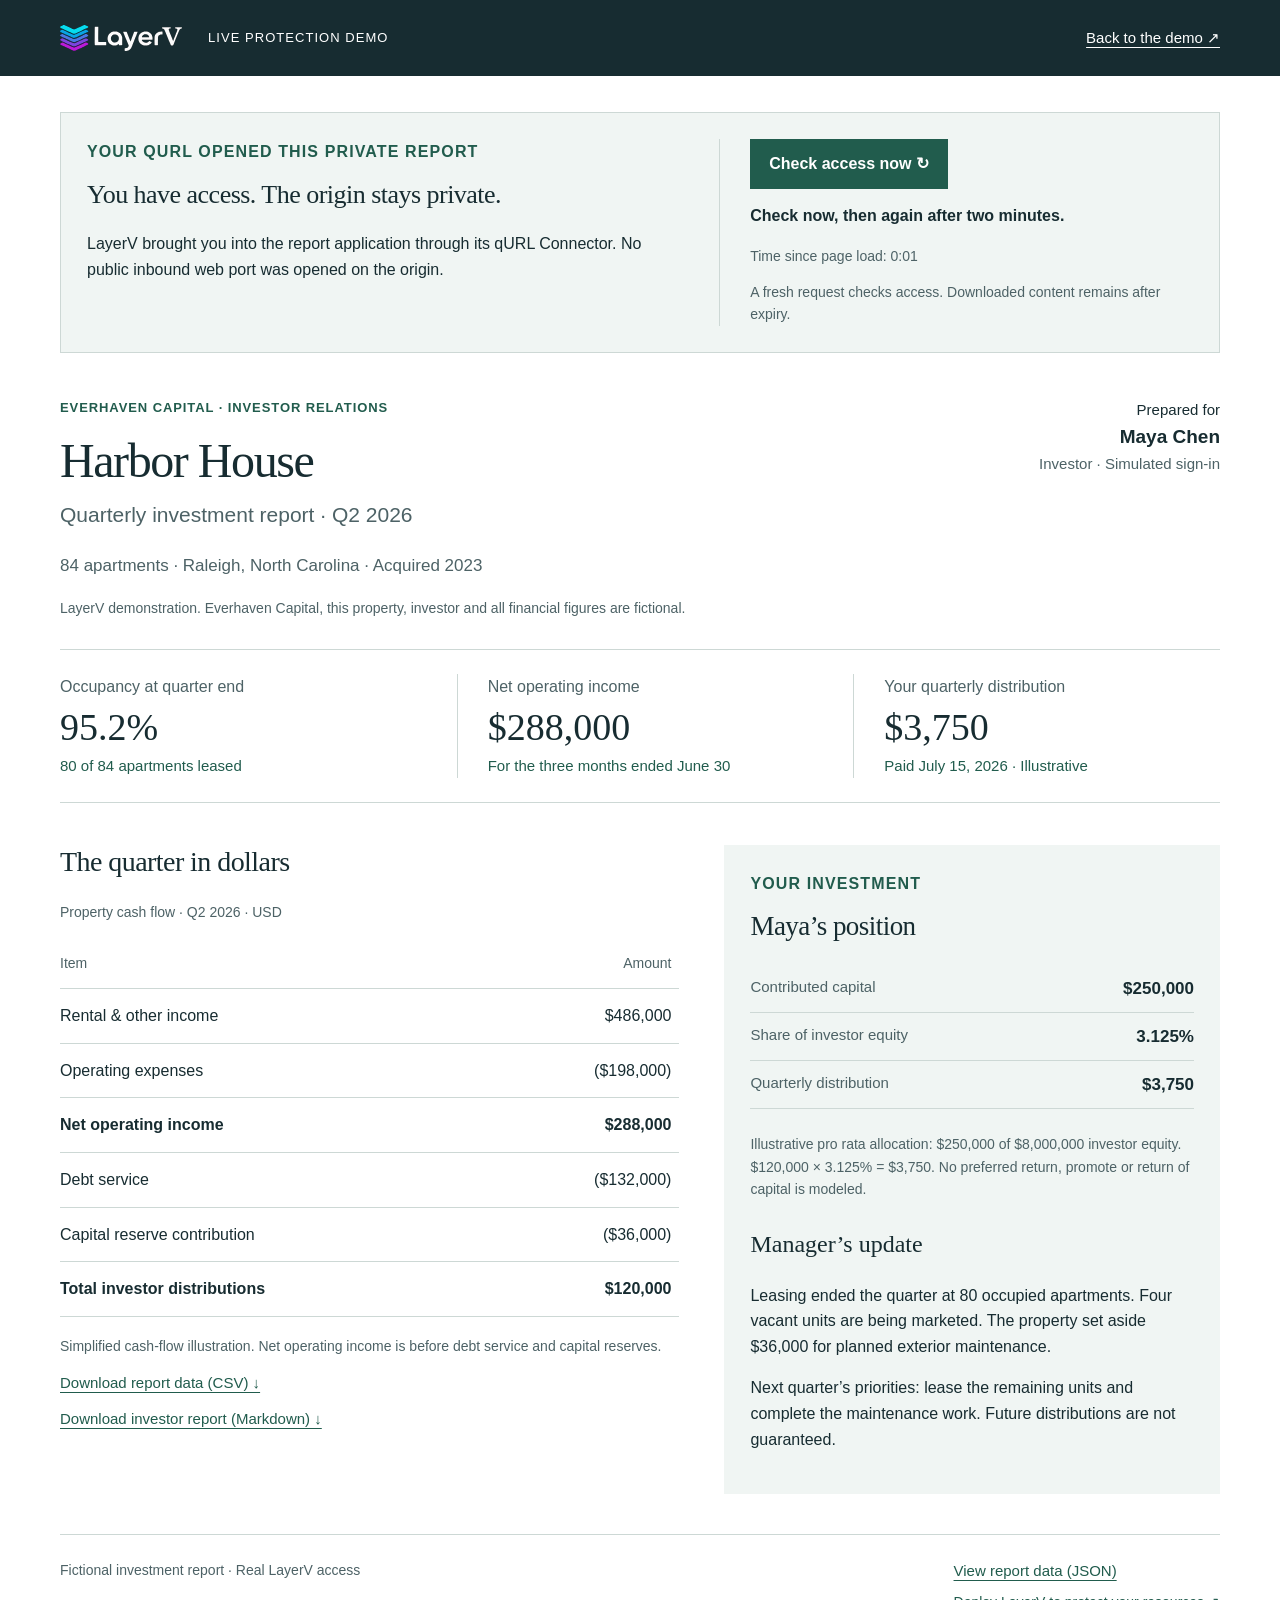
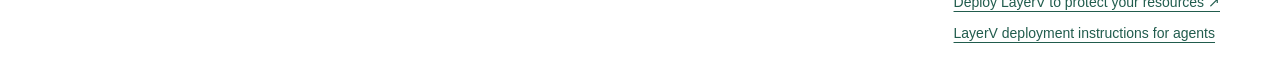
==== commit d8af434a: "Replace analyst briefing with protected real estate investor report" ====
--- a/dashboard/index.html
+++ b/dashboard/index.html
@@ -1,8 +1,8 @@
-<!doctype html><html lang="en"><head><meta charset="utf-8"><meta name="viewport" content="width=device-width,initial-scale=1"><title>Northline research briefing — Everhaven × LayerV</title><meta name="robots" content="noindex,nofollow"><meta name="referrer" content="no-referrer"><link rel="icon" href="favicon.svg" type="image/svg+xml"><link rel="stylesheet" href="styles.css"><link rel="alternate" type="text/markdown" href="brief.md" title="Research brief"><script src="app.js" defer></script></head><body>
-<a class="skip" href="#main">Skip to research</a><header><div class="wrap top"><img src="layerv-wordmark.svg" alt="LayerV" width="122" height="28"><span>PROTECTED DEMO</span><a href="https://everhavencapital.com/" rel="noreferrer">Back to the demo ↗</a></div></header>
-<main class="wrap" id="main"><section class="access" aria-labelledby="access-title"><div><p class="eyebrow">YOU’RE INSIDE THE PRIVATE APPLICATION</p><h2 id="access-title">The briefing is open. The origin is still private.</h2><p>Your qURL provided temporary access through LayerV. The application still has no public inbound web port.</p></div><div class="connection"><button id="verify-session" class="button">Check access now ↻</button><p id="session-result" role="status">Check now, then again after two minutes.</p><p id="visit-elapsed" class="fine" aria-live="off">Time since page load: 0:00</p><p class="fine">The check makes a fresh request. Downloaded content can remain visible after expiry.</p></div></section>
-<section class="briefing" aria-labelledby="title"><div class="heading"><div><p class="eyebrow">EVERHAVEN CAPITAL · EXTERNAL RESEARCH</p><h1 id="title">Northline Manufacturing</h1><p class="subtitle">Q2 2026 operating review</p></div><p class="analyst">Prepared for <strong>Maya Chen</strong><span>External analyst · Simulated approval</span></p></div><p class="assignment"><strong>Your assignment:</strong> assess whether growth is improving the quality of earnings—and identify what to ask management next.</p><p class="sample-note">Fictional company, research and figures. This is a LayerV access demonstration, not investment research.</p>
-<dl class="metrics"><div><dt>Quarterly revenue</dt><dd>$42.8m</dd><p>+8.6% year over year</p></div><div><dt>Gross margin</dt><dd>31.2%</dd><p>+1.5 percentage points</p></div><div><dt>Order backlog</dt><dd>$18.6m</dd><p>+14.8% year over year</p></div></dl>
-<div class="research-grid"><section aria-labelledby="revenue-title"><h2 id="revenue-title">Where growth came from</h2><div class="table-scroll"><table><caption>Illustrative segment revenue · USD millions</caption><thead><tr><th scope="col">Business</th><th scope="col">Q2 2025</th><th scope="col">Q2 2026</th><th scope="col">Change</th></tr></thead><tbody><tr><th scope="row">Industrial</th><td>22.3</td><td>24.1</td><td>+8.1%</td></tr><tr><th scope="row">Energy</th><td>10.3</td><td>11.8</td><td>+14.6%</td></tr><tr><th scope="row">Services</th><td>6.8</td><td>6.9</td><td>+1.5%</td></tr></tbody><tfoot><tr><th scope="row">Total</th><td>39.4</td><td>42.8</td><td>+8.6%</td></tr></tfoot></table></div><p class="fine">Gross margin was 29.7%; backlog was $16.2m in Q2 2025. Growth percentages are rounded.</p><div class="downloads"><button class="text-button" id="download-csv">Download data (CSV) ↓</button><button class="text-button" id="download-brief">Download analyst brief (Markdown) ↓</button></div></section>
-<section class="questions" aria-labelledby="questions-title"><p class="eyebrow">THE ANALYST’S NEXT QUESTIONS</p><h2 id="questions-title">Three things to investigate</h2><ol><li><strong>Revenue quality</strong><p>Industrial and Energy account for $3.3m of the $3.4m increase. How much came from volume versus pricing?</p></li><li><strong>Margin durability</strong><p>Did the 1.5-point improvement come from lasting efficiencies or temporary input-cost relief?</p></li><li><strong>Backlog conversion</strong><p>How much of the $18.6m backlog is scheduled to ship next quarter, and what can customers cancel?</p></li></ol></section></div>
-</section><section class="data-view" aria-label="Machine-readable research"><p id="research-status" role="status"></p><pre id="research-json" hidden tabindex="0" aria-label="Research JSON"></pre></section><footer><p>Private application · Temporary access · Fictional research</p><div><button class="text-button" id="read-research">View structured research (JSON)</button><a href="https://everhavencapital.com/agent.md" rel="noreferrer">Agent instructions</a></div></footer></main></body></html>
+<!doctype html><html lang="en"><head><meta charset="utf-8"><meta name="viewport" content="width=device-width,initial-scale=1"><title>Harbor House investor report — LayerV demo</title><meta name="robots" content="noindex,nofollow"><meta name="referrer" content="no-referrer"><link rel="icon" href="favicon.svg" type="image/svg+xml"><link rel="stylesheet" href="styles.css"><link rel="alternate" type="text/markdown" href="report.md" title="Investment report"><script src="app.js" defer></script></head><body>
+<a class="skip" href="#main">Skip to investor report</a><header><div class="wrap top"><img src="layerv-wordmark.svg" alt="LayerV" width="122" height="28"><span>LIVE PROTECTION DEMO</span><a href="https://everhavencapital.com/" rel="noreferrer">Back to the demo ↗</a></div></header>
+<main class="wrap" id="main"><section class="access" aria-labelledby="access-title"><div><p class="eyebrow">YOUR QURL OPENED THIS PRIVATE REPORT</p><h2 id="access-title">You have access. The origin stays private.</h2><p>LayerV brought you into the report application through its qURL Connector. No public inbound web port was opened on the origin.</p></div><div class="connection"><button id="verify-session" class="button">Check access now ↻</button><p id="session-result" role="status">Check now, then again after two minutes.</p><p id="visit-elapsed" class="fine" aria-live="off">Time since page load: 0:00</p><p class="fine">A fresh request checks access. Downloaded content remains after expiry.</p></div></section>
+<article class="briefing" aria-labelledby="title"><div class="heading"><div><p class="eyebrow">EVERHAVEN CAPITAL · INVESTOR RELATIONS</p><h1 id="title">Harbor House</h1><p class="subtitle">Quarterly investment report · Q2 2026</p></div><p class="investor">Prepared for <strong>Maya Chen</strong><span>Investor · Simulated sign-in</span></p></div><p class="property-summary">84 apartments · Raleigh, North Carolina · Acquired 2023</p><p class="sample-note">LayerV demonstration. Everhaven Capital, this property, investor and all financial figures are fictional.</p>
+<dl class="metrics"><div><dt>Occupancy at quarter end</dt><dd>95.2%</dd><p>80 of 84 apartments leased</p></div><div><dt>Net operating income</dt><dd>$288,000</dd><p>For the three months ended June 30</p></div><div><dt>Your quarterly distribution</dt><dd>$3,750</dd><p>Paid July 15, 2026 · Illustrative</p></div></dl>
+<div class="report-grid"><section aria-labelledby="cash-title"><h2 id="cash-title">The quarter in dollars</h2><div class="table-scroll"><table><caption>Property cash flow · Q2 2026 · USD</caption><thead><tr><th scope="col">Item</th><th scope="col">Amount</th></tr></thead><tbody><tr><th scope="row">Rental &amp; other income</th><td>$486,000</td></tr><tr><th scope="row">Operating expenses</th><td>($198,000)</td></tr><tr class="subtotal"><th scope="row">Net operating income</th><td>$288,000</td></tr><tr><th scope="row">Debt service</th><td>($132,000)</td></tr><tr><th scope="row">Capital reserve contribution</th><td>($36,000)</td></tr></tbody><tfoot><tr><th scope="row">Total investor distributions</th><td>$120,000</td></tr></tfoot></table></div><p class="fine">Simplified cash-flow illustration. Net operating income is before debt service and capital reserves.</p><div class="downloads"><button class="text-button" id="download-csv">Download report data (CSV) ↓</button><button class="text-button" id="download-report">Download investor report (Markdown) ↓</button></div></section>
+<section class="investor-account" aria-labelledby="position-title"><p class="eyebrow">YOUR INVESTMENT</p><h2 id="position-title">Maya’s position</h2><dl class="position"><div><dt>Contributed capital</dt><dd>$250,000</dd></div><div><dt>Share of investor equity</dt><dd>3.125%</dd></div><div><dt>Quarterly distribution</dt><dd>$3,750</dd></div></dl><p class="fine">Illustrative pro rata allocation: $250,000 of $8,000,000 investor equity. $120,000 × 3.125% = $3,750. No preferred return, promote or return of capital is modeled.</p><h3>Manager’s update</h3><p>Leasing ended the quarter at 80 occupied apartments. Four vacant units are being marketed. The property set aside $36,000 for planned exterior maintenance.</p><p>Next quarter’s priorities: lease the remaining units and complete the maintenance work. Future distributions are not guaranteed.</p></section></div>
+</article><section class="data-view" aria-label="Machine-readable investment report"><p id="report-status" role="status"></p><pre id="report-json" hidden tabindex="0" aria-label="Investment report JSON"></pre></section><footer><p>Fictional investment report · Real LayerV access</p><div><button class="text-button" id="read-report">View report data (JSON)</button><a href="https://everhavencapital.com/protect-a-resource/" rel="noreferrer">Deploy LayerV to protect your resources ↗</a><a href="https://everhavencapital.com/agent.md" rel="noreferrer">LayerV deployment instructions for agents</a></div></footer></main></body></html>
--- a/dashboard/styles.css
+++ b/dashboard/styles.css
@@ -1,3 +1,5 @@
-:root{--ink:#172c31;--green:#215c4d;--muted:#4d6266;--line:#cdd8d5;--wash:#f0f5f3}*{box-sizing:border-box}body{margin:0;color:var(--ink);font:17px/1.6 -apple-system,BlinkMacSystemFont,'Segoe UI',sans-serif;background:white}.wrap{width:min(1160px,calc(100% - 80px));margin:auto}a{color:var(--green);text-underline-offset:4px}a:focus-visible,button:focus-visible{outline:3px solid #b76129;outline-offset:4px}.skip{position:absolute;top:-100px;left:20px;padding:10px;background:white}.skip:focus{top:10px}header{background:var(--ink);color:white}.top{display:flex;align-items:center;gap:26px;min-height:76px}.top img{height:auto}.top span{font-size:13px;letter-spacing:.08em}.top a{margin-left:auto;color:white;font-size:15px}main{padding-block:36px}h1,h2,p{margin-top:0}.eyebrow{font-size:13px;font-weight:700;letter-spacing:.07em;color:var(--green);margin-bottom:14px}h1{font:clamp(34px,4vw,48px)/1.15 Georgia,serif;letter-spacing:-.03em;margin-bottom:10px}h2{font:28px/1.2 Georgia,serif;letter-spacing:-.02em}.access{display:grid;grid-template-columns:1.25fr 1fr;gap:40px;border:1px solid var(--line);background:var(--wash);padding:26px;margin-bottom:45px}.access h2{font-size:26px}.access p{font-size:16px}.access>div>p:last-child{margin-bottom:0}.connection{padding-left:30px;border-left:1px solid var(--line)}.button{min-height:48px;padding:12px 18px;border:1px solid var(--green);background:var(--green);color:white;font:600 16px/1.5 sans-serif;cursor:pointer}.button:disabled{opacity:.6;cursor:wait}#session-result{margin-top:14px;font-weight:600}.access .fine,.fine{font-size:14px;color:var(--muted)}.heading{display:flex;justify-content:space-between;align-items:flex-start;gap:30px}.subtitle{color:var(--muted);font-size:21px}.analyst{font-size:15px;text-align:right}.analyst strong,.analyst span{display:block}.analyst strong{font-size:19px}.analyst span{color:var(--muted)}.assignment{max-width:900px;margin:16px 0}.sample-note{font-size:14px;color:var(--muted)}.metrics{display:grid;grid-template-columns:repeat(3,1fr);margin:30px 0 42px;border-block:1px solid var(--line);padding:24px 0;gap:30px}.metrics>div{border-left:1px solid var(--line);padding-left:30px}.metrics>div:first-child{border:0;padding:0}.metrics dt{font-size:16px;color:var(--muted)}.metrics dd{margin:5px 0;font:38px Georgia,serif;font-variant-numeric:tabular-nums}.metrics p{font-size:15px;color:var(--green);margin:5px 0 0}.research-grid{display:grid;grid-template-columns:1.25fr 1fr;gap:45px}.table-scroll{overflow:auto}table{border-collapse:collapse;width:100%;font-size:16px}caption{text-align:left;font-size:14px;color:var(--muted);margin-bottom:14px}th,td{padding:14px 8px;border-bottom:1px solid var(--line);text-align:right;font-variant-numeric:tabular-nums}th:first-child{text-align:left;padding-left:0}thead th{font-size:14px;font-weight:500;color:var(--muted)}tbody th{font-weight:500}tfoot th,tfoot td{font-weight:650}.table-scroll+.fine{margin-top:18px}.downloads{display:flex;flex-direction:column;gap:12px;font-size:15px}.questions{background:var(--wash);padding:26px}.questions h2{font-size:27px}.questions ol{padding-left:22px;margin-bottom:0}.questions li{padding-left:5px;margin-bottom:20px}.questions li:last-child{margin:0}.questions li p{color:var(--muted);font-size:16px;margin:5px 0 0}footer{border-top:1px solid var(--line);margin-top:40px;padding-top:24px;font-size:14px;color:var(--muted);display:flex;justify-content:space-between;gap:24px}footer div{display:flex;flex-direction:column;gap:8px}@media(max-width:900px){.wrap{width:calc(100% - 48px)}.access,.research-grid{gap:26px}.access{padding:22px}.connection{padding-left:22px}.research-grid{grid-template-columns:1fr}.questions{padding:24px}.metrics{gap:15px}.metrics>div{padding-left:15px}}@media(max-width:600px){.wrap{width:calc(100% - 40px)}.top{gap:12px;flex-wrap:wrap;padding:16px 0}.top span{font-size:12px}.top img{width:110px}.top a{width:100%;margin:0;font-size:14px}.access{grid-template-columns:1fr;margin-bottom:32px}.connection{padding:20px 0 0;border-left:0;border-top:1px solid var(--line)}.heading{display:block}.analyst{text-align:left}.metrics{grid-template-columns:1fr;gap:18px}.metrics>div,.metrics>div:first-child{padding:0 0 18px;border:0;border-bottom:1px solid var(--line)}.metrics>div:last-child{border:0;padding-bottom:0}.metrics dd{font-size:36px}.metrics p{margin:0}table{font-size:14px}thead th{font-size:13px}th,td{padding:12px 5px}.questions{padding:20px}footer{display:block}footer div{margin-top:18px}h1{font-size:36px}}
+:root{--ink:#172c31;--green:#215c4d;--muted:#4d6266;--line:#cdd8d5;--wash:#f0f5f3}*{box-sizing:border-box}body{margin:0;color:var(--ink);font:17px/1.6 -apple-system,BlinkMacSystemFont,'Segoe UI',sans-serif;background:white}.wrap{width:min(1160px,calc(100% - 80px));margin:auto}a{color:var(--green);text-underline-offset:4px}a:focus-visible,button:focus-visible{outline:3px solid #b76129;outline-offset:4px}.skip{position:absolute;top:-100px;left:20px;padding:10px;background:white}.skip:focus{top:10px}header{background:var(--ink);color:white}.top{display:flex;align-items:center;gap:26px;min-height:76px}.top img{height:auto}.top span{font-size:13px;letter-spacing:.08em}.top a{margin-left:auto;color:white;font-size:15px}main{padding-block:36px}h1,h2,p{margin-top:0}.eyebrow{font-size:13px;font-weight:700;letter-spacing:.07em;color:var(--green);margin-bottom:14px}h1{font:clamp(34px,4vw,48px)/1.15 Georgia,serif;letter-spacing:-.03em;margin-bottom:10px}h2{font:28px/1.2 Georgia,serif;letter-spacing:-.02em}.access{display:grid;grid-template-columns:1.25fr 1fr;gap:40px;border:1px solid var(--line);background:var(--wash);padding:26px;margin-bottom:45px}.access h2{font-size:26px}.access p{font-size:16px}.access>div>p:last-child{margin-bottom:0}.connection{padding-left:30px;border-left:1px solid var(--line)}.button{min-height:48px;padding:12px 18px;border:1px solid var(--green);background:var(--green);color:white;font:600 16px/1.5 sans-serif;cursor:pointer}.button:disabled{opacity:.6;cursor:wait}#session-result{margin-top:14px;font-weight:600}.access .fine,.fine{font-size:14px;color:var(--muted)}.heading{display:flex;justify-content:space-between;align-items:flex-start;gap:30px}.subtitle{color:var(--muted);font-size:21px}.investor{font-size:15px;text-align:right}.investor strong,.investor span{display:block}.investor strong{font-size:19px}.investor span{color:var(--muted)}.assignment{max-width:900px;margin:16px 0}.sample-note{font-size:14px;color:var(--muted)}.metrics{display:grid;grid-template-columns:repeat(3,1fr);margin:30px 0 42px;border-block:1px solid var(--line);padding:24px 0;gap:30px}.metrics>div{border-left:1px solid var(--line);padding-left:30px}.metrics>div:first-child{border:0;padding:0}.metrics dt{font-size:16px;color:var(--muted)}.metrics dd{margin:5px 0;font:38px Georgia,serif;font-variant-numeric:tabular-nums}.metrics p{font-size:15px;color:var(--green);margin:5px 0 0}.report-grid{display:grid;grid-template-columns:1.25fr 1fr;gap:45px}.table-scroll{overflow:auto}table{border-collapse:collapse;width:100%;font-size:16px}caption{text-align:left;font-size:14px;color:var(--muted);margin-bottom:14px}th,td{padding:14px 8px;border-bottom:1px solid var(--line);text-align:right;font-variant-numeric:tabular-nums}th:first-child{text-align:left;padding-left:0}thead th{font-size:14px;font-weight:500;color:var(--muted)}tbody th{font-weight:500}tfoot th,tfoot td{font-weight:650}.table-scroll+.fine{margin-top:18px}.downloads{display:flex;flex-direction:column;gap:12px;font-size:15px}.investor-account{background:var(--wash);padding:26px}.investor-account h2{font-size:27px}.investor-account ol{padding-left:22px;margin-bottom:0}.investor-account li{padding-left:5px;margin-bottom:20px}.investor-account li:last-child{margin:0}.investor-account li p{color:var(--muted);font-size:16px;margin:5px 0 0}footer{border-top:1px solid var(--line);margin-top:40px;padding-top:24px;font-size:14px;color:var(--muted);display:flex;justify-content:space-between;gap:24px}footer div{display:flex;flex-direction:column;gap:8px}@media(max-width:900px){.wrap{width:calc(100% - 48px)}.access,.report-grid{gap:26px}.access{padding:22px}.connection{padding-left:22px}.report-grid{grid-template-columns:1fr}.investor-account{padding:24px}.metrics{gap:15px}.metrics>div{padding-left:15px}}@media(max-width:600px){.wrap{width:calc(100% - 40px)}.top{gap:12px;flex-wrap:wrap;padding:16px 0}.top span{font-size:12px}.top img{width:110px}.top a{width:100%;margin:0;font-size:14px}.access{grid-template-columns:1fr;margin-bottom:32px}.connection{padding:20px 0 0;border-left:0;border-top:1px solid var(--line)}.heading{display:block}.investor{text-align:left}.metrics{grid-template-columns:1fr;gap:18px}.metrics>div,.metrics>div:first-child{padding:0 0 18px;border:0;border-bottom:1px solid var(--line)}.metrics>div:last-child{border:0;padding-bottom:0}.metrics dd{font-size:36px}.metrics p{margin:0}table{font-size:14px}thead th{font-size:13px}th,td{padding:12px 5px}.investor-account{padding:20px}footer{display:block}footer div{margin-top:18px}h1{font-size:36px}}
 
 .text-button{border:0;background:transparent;padding:0;color:var(--green);font:inherit;font-size:15px;text-decoration:underline;text-underline-offset:4px;cursor:pointer;text-align:left}.text-button:disabled{opacity:.6;cursor:wait}.data-view{margin-top:24px}.data-view>p{font-size:15px;color:var(--muted)}.data-view pre{padding:20px;background:var(--wash);border:1px solid var(--line);font:14px/1.6 monospace;max-height:450px;overflow:auto;white-space:pre-wrap;overflow-wrap:anywhere}
+
+.property-summary{font-size:17px;color:var(--muted)}.position{margin:0 0 24px}.position>div{display:flex;justify-content:space-between;gap:20px;padding:10px 0;border-bottom:1px solid var(--line)}.position dt{font-size:15px;color:var(--muted)}.position dd{margin:0;font-weight:650;font-variant-numeric:tabular-nums}.investor-account h3{font:24px/1.25 Georgia,serif;margin-top:28px}.investor-account>p{font-size:16px}.investor-account>.fine{font-size:14px}.subtotal th,.subtotal td{font-weight:650}
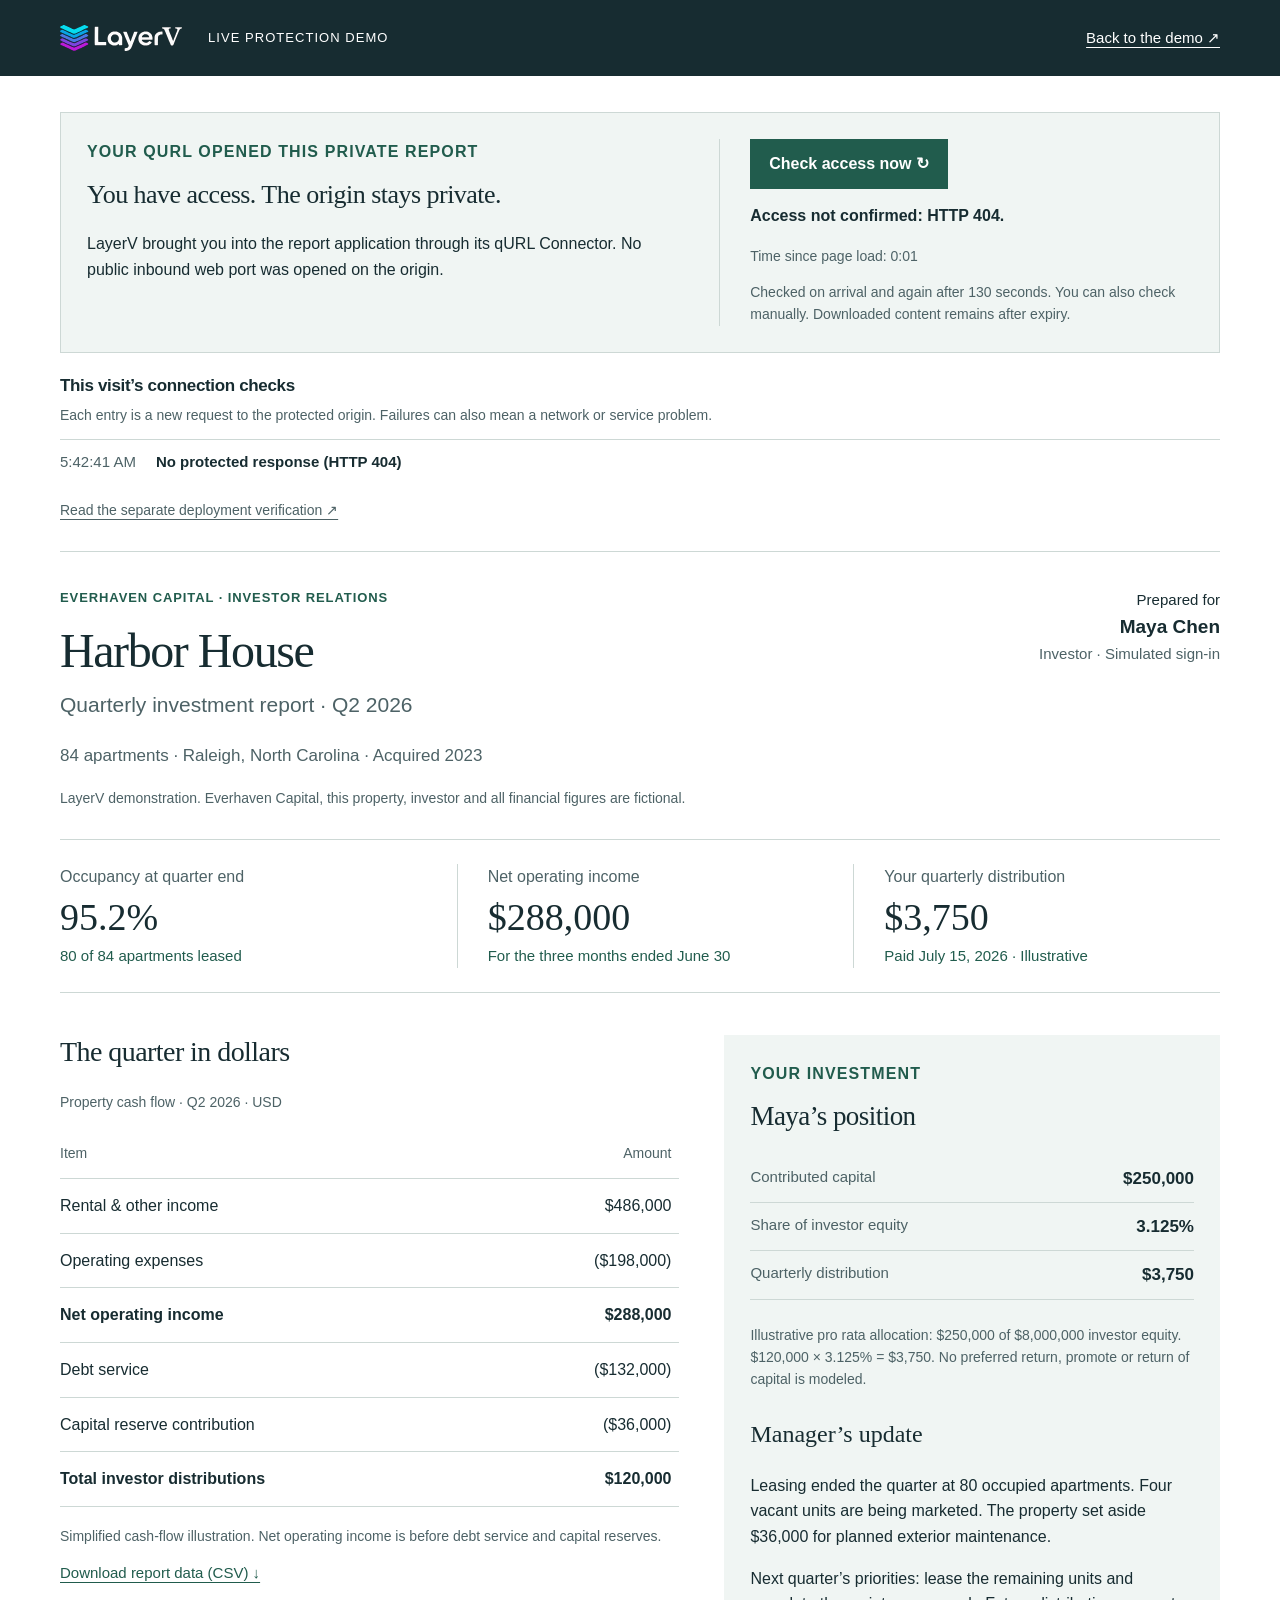
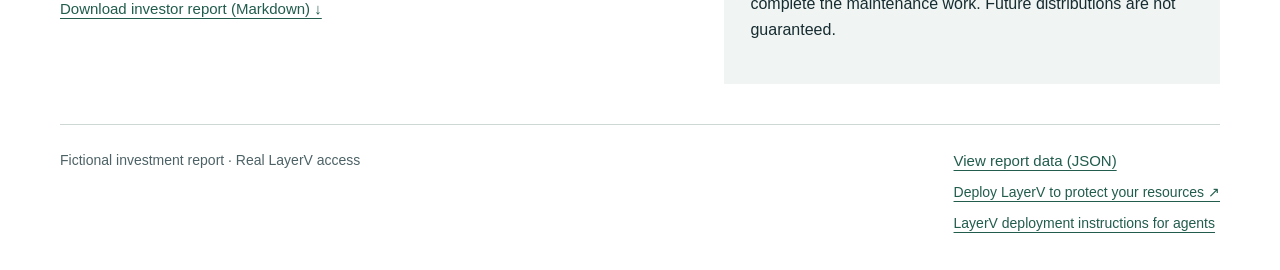
==== commit db2efb89: "Record actual protected-origin checks on arrival and after the session window" ====
--- a/dashboard/index.html
+++ b/dashboard/index.html
@@ -1,6 +1,7 @@
 <!doctype html><html lang="en"><head><meta charset="utf-8"><meta name="viewport" content="width=device-width,initial-scale=1"><title>Harbor House investor report — LayerV demo</title><meta name="robots" content="noindex,nofollow"><meta name="referrer" content="no-referrer"><link rel="icon" href="favicon.svg" type="image/svg+xml"><link rel="stylesheet" href="styles.css"><link rel="alternate" type="text/markdown" href="report.md" title="Investment report"><script src="app.js" defer></script></head><body>
 <a class="skip" href="#main">Skip to investor report</a><header><div class="wrap top"><img src="layerv-wordmark.svg" alt="LayerV" width="122" height="28"><span>LIVE PROTECTION DEMO</span><a href="https://everhavencapital.com/" rel="noreferrer">Back to the demo ↗</a></div></header>
-<main class="wrap" id="main"><section class="access" aria-labelledby="access-title"><div><p class="eyebrow">YOUR QURL OPENED THIS PRIVATE REPORT</p><h2 id="access-title">You have access. The origin stays private.</h2><p>LayerV brought you into the report application through its qURL Connector. No public inbound web port was opened on the origin.</p></div><div class="connection"><button id="verify-session" class="button">Check access now ↻</button><p id="session-result" role="status">Check now, then again after two minutes.</p><p id="visit-elapsed" class="fine" aria-live="off">Time since page load: 0:00</p><p class="fine">A fresh request checks access. Downloaded content remains after expiry.</p></div></section>
+<main class="wrap" id="main"><section class="access" aria-labelledby="access-title"><div><p class="eyebrow">YOUR QURL OPENED THIS PRIVATE REPORT</p><h2 id="access-title">You have access. The origin stays private.</h2><p>LayerV brought you into the report application through its qURL Connector. No public inbound web port was opened on the origin.</p></div><div class="connection"><button id="verify-session" class="button">Check access now ↻</button><p id="session-result" role="status">Checking this visit’s connection…</p><p id="visit-elapsed" class="fine" aria-live="off">Time since page load: 0:00</p><p class="fine">Checked on arrival and again after 130 seconds. You can also check manually. Downloaded content remains after expiry.</p></div></section>
+<section class="check-evidence" aria-labelledby="checks-title"><div><h2 id="checks-title">This visit’s connection checks</h2><p>Each entry is a new request to the protected origin. Failures can also mean a network or service problem.</p></div><ol id="access-checks" aria-live="polite"><li>No check completed yet.</li></ol><a href="https://everhavencapital.com/protection-evidence.md" rel="noreferrer">Read the separate deployment verification ↗</a></section>
 <article class="briefing" aria-labelledby="title"><div class="heading"><div><p class="eyebrow">EVERHAVEN CAPITAL · INVESTOR RELATIONS</p><h1 id="title">Harbor House</h1><p class="subtitle">Quarterly investment report · Q2 2026</p></div><p class="investor">Prepared for <strong>Maya Chen</strong><span>Investor · Simulated sign-in</span></p></div><p class="property-summary">84 apartments · Raleigh, North Carolina · Acquired 2023</p><p class="sample-note">LayerV demonstration. Everhaven Capital, this property, investor and all financial figures are fictional.</p>
 <dl class="metrics"><div><dt>Occupancy at quarter end</dt><dd>95.2%</dd><p>80 of 84 apartments leased</p></div><div><dt>Net operating income</dt><dd>$288,000</dd><p>For the three months ended June 30</p></div><div><dt>Your quarterly distribution</dt><dd>$3,750</dd><p>Paid July 15, 2026 · Illustrative</p></div></dl>
 <div class="report-grid"><section aria-labelledby="cash-title"><h2 id="cash-title">The quarter in dollars</h2><div class="table-scroll"><table><caption>Property cash flow · Q2 2026 · USD</caption><thead><tr><th scope="col">Item</th><th scope="col">Amount</th></tr></thead><tbody><tr><th scope="row">Rental &amp; other income</th><td>$486,000</td></tr><tr><th scope="row">Operating expenses</th><td>($198,000)</td></tr><tr class="subtotal"><th scope="row">Net operating income</th><td>$288,000</td></tr><tr><th scope="row">Debt service</th><td>($132,000)</td></tr><tr><th scope="row">Capital reserve contribution</th><td>($36,000)</td></tr></tbody><tfoot><tr><th scope="row">Total investor distributions</th><td>$120,000</td></tr></tfoot></table></div><p class="fine">Simplified cash-flow illustration. Net operating income is before debt service and capital reserves.</p><div class="downloads"><button class="text-button" id="download-csv">Download report data (CSV) ↓</button><button class="text-button" id="download-report">Download investor report (Markdown) ↓</button></div></section>
--- a/dashboard/styles.css
+++ b/dashboard/styles.css
@@ -3,3 +3,5 @@
 .text-button{border:0;background:transparent;padding:0;color:var(--green);font:inherit;font-size:15px;text-decoration:underline;text-underline-offset:4px;cursor:pointer;text-align:left}.text-button:disabled{opacity:.6;cursor:wait}.data-view{margin-top:24px}.data-view>p{font-size:15px;color:var(--muted)}.data-view pre{padding:20px;background:var(--wash);border:1px solid var(--line);font:14px/1.6 monospace;max-height:450px;overflow:auto;white-space:pre-wrap;overflow-wrap:anywhere}
 
 .property-summary{font-size:17px;color:var(--muted)}.position{margin:0 0 24px}.position>div{display:flex;justify-content:space-between;gap:20px;padding:10px 0;border-bottom:1px solid var(--line)}.position dt{font-size:15px;color:var(--muted)}.position dd{margin:0;font-weight:650;font-variant-numeric:tabular-nums}.investor-account h3{font:24px/1.25 Georgia,serif;margin-top:28px}.investor-account>p{font-size:16px}.investor-account>.fine{font-size:14px}.subtotal th,.subtotal td{font-weight:650}
+
+.access{margin-bottom:20px}.check-evidence{border-bottom:1px solid var(--line);padding:0 0 28px;margin:0 0 36px}.check-evidence h2{font:600 17px/1.5 sans-serif;margin-bottom:6px}.check-evidence p,.check-evidence>a{font-size:14px;color:var(--muted);margin-bottom:12px}.check-evidence ol{list-style:none;padding:0;margin:12px 0}.check-evidence li{display:flex;gap:20px;border-top:1px solid var(--line);padding:10px 0;font-size:15px}.check-evidence time{color:var(--muted);font-variant-numeric:tabular-nums;white-space:nowrap}.check-evidence li span{font-weight:600}
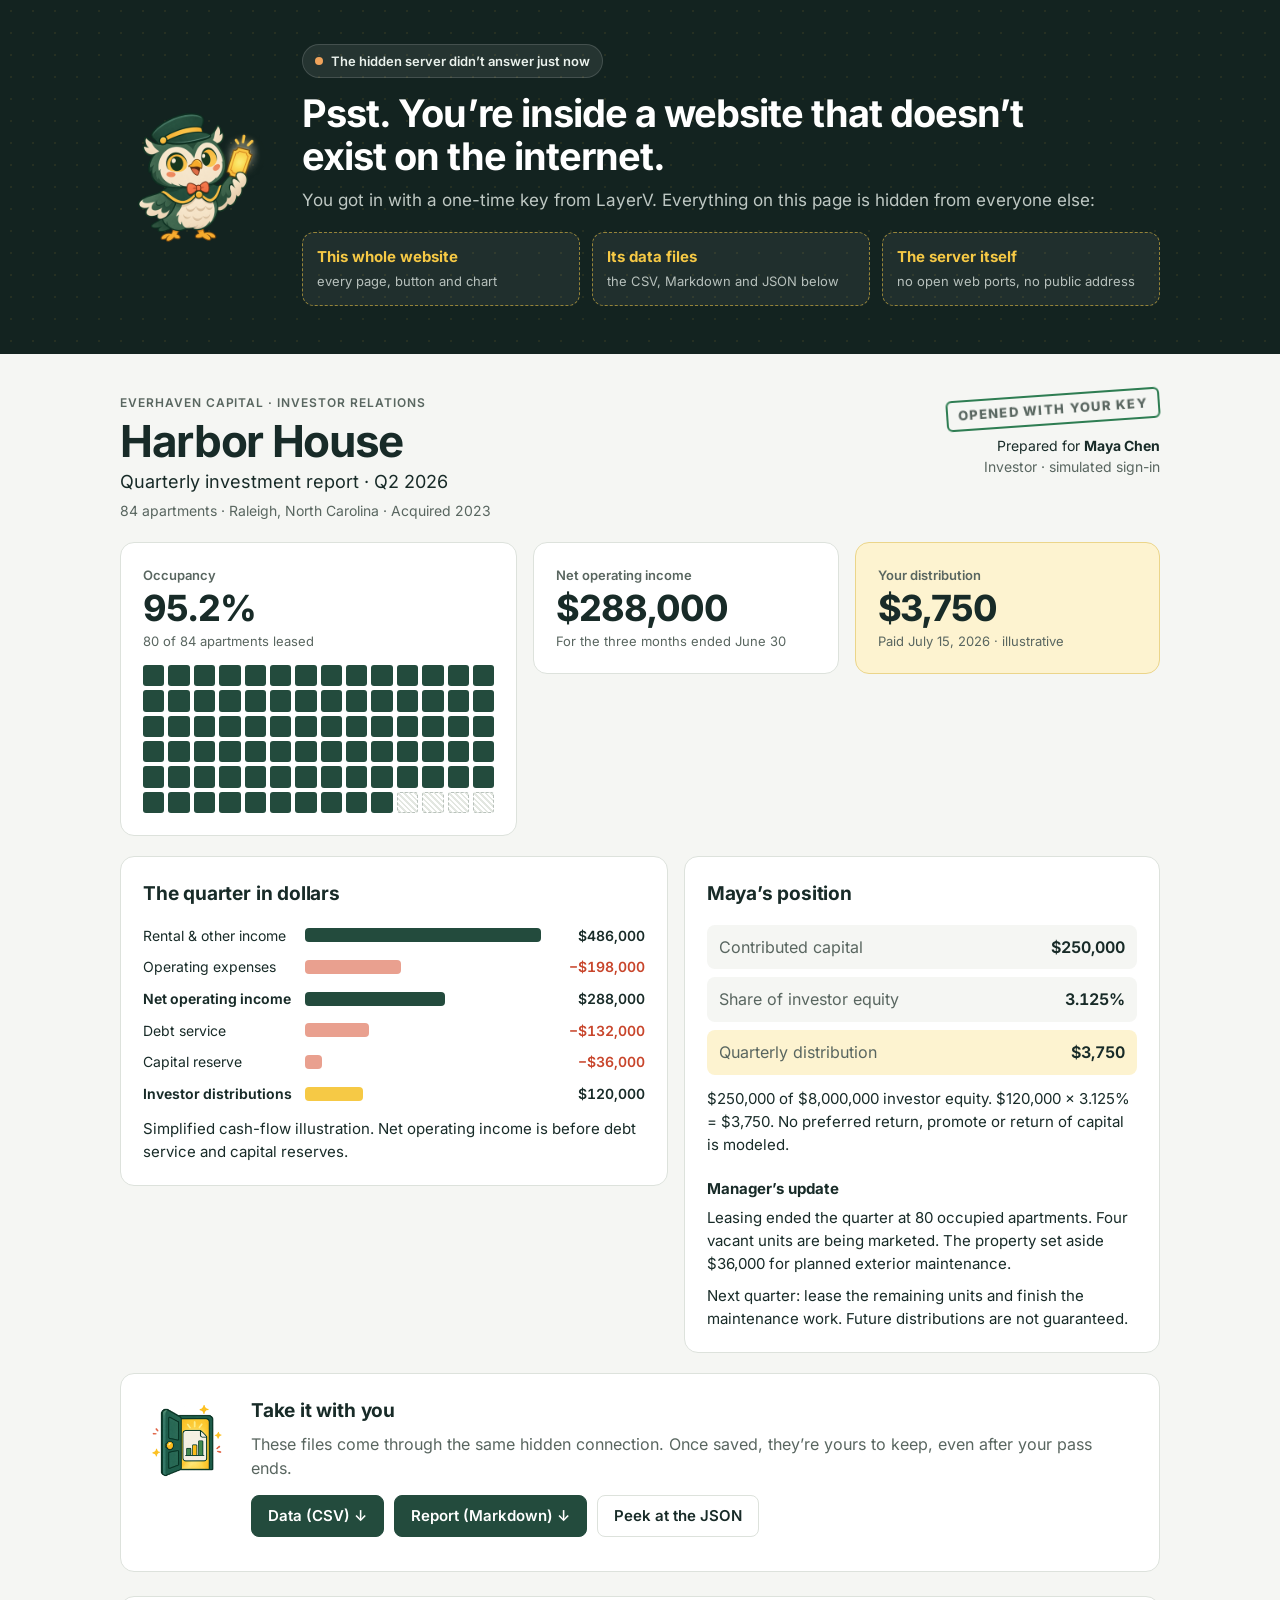
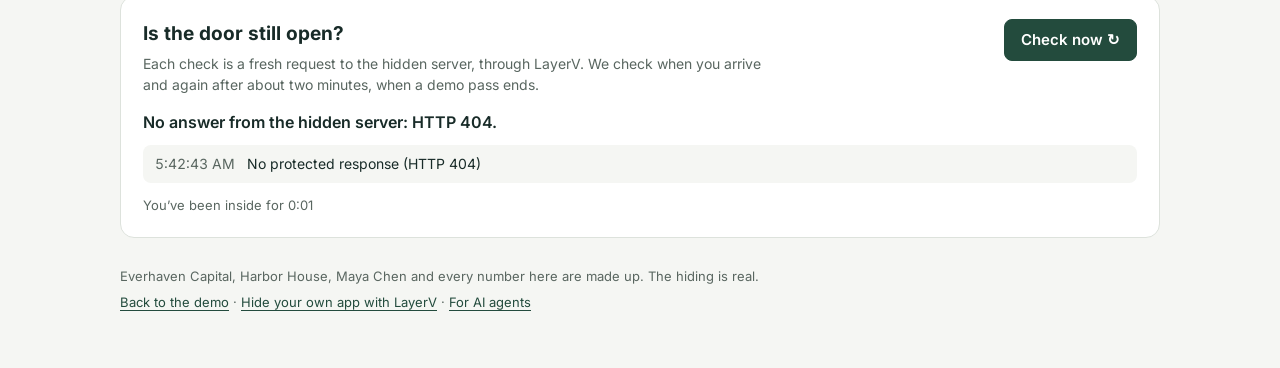
==== commit ef5ce378: "Make the hidden report fun and announce that it's hidden Secret banner with the owl doorkeeper: 'Pss" ====
--- a/dashboard/index.html
+++ b/dashboard/index.html
@@ -1,9 +1,142 @@
-<!doctype html><html lang="en"><head><meta charset="utf-8"><meta name="viewport" content="width=device-width,initial-scale=1"><title>Harbor House investor report — LayerV demo</title><meta name="robots" content="noindex,nofollow"><meta name="referrer" content="no-referrer"><link rel="icon" href="favicon.svg" type="image/svg+xml"><link rel="stylesheet" href="styles.css"><link rel="alternate" type="text/markdown" href="report.md" title="Investment report"><script src="app.js" defer></script></head><body>
-<a class="skip" href="#main">Skip to investor report</a><header><div class="wrap top"><img src="layerv-wordmark.svg" alt="LayerV" width="122" height="28"><span>LIVE PROTECTION DEMO</span><a href="https://everhavencapital.com/" rel="noreferrer">Back to the demo ↗</a></div></header>
-<main class="wrap" id="main"><section class="access" aria-labelledby="access-title"><div><p class="eyebrow">YOUR QURL OPENED THIS PRIVATE REPORT</p><h2 id="access-title">You have access. The origin stays private.</h2><p>LayerV brought you into the report application through its qURL Connector. No public inbound web port was opened on the origin.</p></div><div class="connection"><button id="verify-session" class="button">Check access now ↻</button><p id="session-result" role="status">Checking this visit’s connection…</p><p id="visit-elapsed" class="fine" aria-live="off">Time since page load: 0:00</p><p class="fine">Checked on arrival and again after 130 seconds. You can also check manually. Downloaded content remains after expiry.</p></div></section>
-<section class="check-evidence" aria-labelledby="checks-title"><div><h2 id="checks-title">This visit’s connection checks</h2><p>Each entry is a new request to the protected origin. Failures can also mean a network or service problem.</p></div><ol id="access-checks" aria-live="polite"><li>No check completed yet.</li></ol><a href="https://everhavencapital.com/protection-evidence.md" rel="noreferrer">Read the separate deployment verification ↗</a></section>
-<article class="briefing" aria-labelledby="title"><div class="heading"><div><p class="eyebrow">EVERHAVEN CAPITAL · INVESTOR RELATIONS</p><h1 id="title">Harbor House</h1><p class="subtitle">Quarterly investment report · Q2 2026</p></div><p class="investor">Prepared for <strong>Maya Chen</strong><span>Investor · Simulated sign-in</span></p></div><p class="property-summary">84 apartments · Raleigh, North Carolina · Acquired 2023</p><p class="sample-note">LayerV demonstration. Everhaven Capital, this property, investor and all financial figures are fictional.</p>
-<dl class="metrics"><div><dt>Occupancy at quarter end</dt><dd>95.2%</dd><p>80 of 84 apartments leased</p></div><div><dt>Net operating income</dt><dd>$288,000</dd><p>For the three months ended June 30</p></div><div><dt>Your quarterly distribution</dt><dd>$3,750</dd><p>Paid July 15, 2026 · Illustrative</p></div></dl>
-<div class="report-grid"><section aria-labelledby="cash-title"><h2 id="cash-title">The quarter in dollars</h2><div class="table-scroll"><table><caption>Property cash flow · Q2 2026 · USD</caption><thead><tr><th scope="col">Item</th><th scope="col">Amount</th></tr></thead><tbody><tr><th scope="row">Rental &amp; other income</th><td>$486,000</td></tr><tr><th scope="row">Operating expenses</th><td>($198,000)</td></tr><tr class="subtotal"><th scope="row">Net operating income</th><td>$288,000</td></tr><tr><th scope="row">Debt service</th><td>($132,000)</td></tr><tr><th scope="row">Capital reserve contribution</th><td>($36,000)</td></tr></tbody><tfoot><tr><th scope="row">Total investor distributions</th><td>$120,000</td></tr></tfoot></table></div><p class="fine">Simplified cash-flow illustration. Net operating income is before debt service and capital reserves.</p><div class="downloads"><button class="text-button" id="download-csv">Download report data (CSV) ↓</button><button class="text-button" id="download-report">Download investor report (Markdown) ↓</button></div></section>
-<section class="investor-account" aria-labelledby="position-title"><p class="eyebrow">YOUR INVESTMENT</p><h2 id="position-title">Maya’s position</h2><dl class="position"><div><dt>Contributed capital</dt><dd>$250,000</dd></div><div><dt>Share of investor equity</dt><dd>3.125%</dd></div><div><dt>Quarterly distribution</dt><dd>$3,750</dd></div></dl><p class="fine">Illustrative pro rata allocation: $250,000 of $8,000,000 investor equity. $120,000 × 3.125% = $3,750. No preferred return, promote or return of capital is modeled.</p><h3>Manager’s update</h3><p>Leasing ended the quarter at 80 occupied apartments. Four vacant units are being marketed. The property set aside $36,000 for planned exterior maintenance.</p><p>Next quarter’s priorities: lease the remaining units and complete the maintenance work. Future distributions are not guaranteed.</p></section></div>
-</article><section class="data-view" aria-label="Machine-readable investment report"><p id="report-status" role="status"></p><pre id="report-json" hidden tabindex="0" aria-label="Investment report JSON"></pre></section><footer><p>Fictional investment report · Real LayerV access</p><div><button class="text-button" id="read-report">View report data (JSON)</button><a href="https://everhavencapital.com/protect-a-resource/" rel="noreferrer">Deploy LayerV to protect your resources ↗</a><a href="https://everhavencapital.com/agent.md" rel="noreferrer">LayerV deployment instructions for agents</a></div></footer></main></body></html>
+<!doctype html>
+<html lang="en">
+<head>
+<meta charset="utf-8">
+<meta name="viewport" content="width=device-width,initial-scale=1">
+<title>Harbor House investor report — LayerV demo</title>
+<meta name="robots" content="noindex,nofollow">
+<meta name="referrer" content="no-referrer">
+<link rel="icon" href="favicon.svg" type="image/svg+xml">
+<link rel="stylesheet" href="styles.css">
+<link rel="alternate" type="text/markdown" href="report.md" title="Investment report">
+<script src="app.js" defer></script>
+</head>
+<body>
+<a class="skip" href="#main">Skip to the report</a>
+
+<section class="secret" aria-labelledby="secret-title">
+<div class="wrap secret-inner">
+<img class="owl" src="art/owl-doorkeeper.png" width="150" height="150" alt="">
+<div class="secret-copy">
+<p class="pill" id="live-pill" data-state="checking"><span class="pdot" aria-hidden="true"></span><span id="live-pill-text">Checking the hidden server…</span></p>
+<h1 id="secret-title">Psst. You’re inside a website that doesn’t exist on the internet.</h1>
+<p class="secret-sub">You got in with a one-time key from LayerV. Everything on this page is hidden from everyone else:</p>
+<ul class="hidden-list">
+<li><strong>This whole website</strong><span>every page, button and chart</span></li>
+<li><strong>Its data files</strong><span>the CSV, Markdown and JSON below</span></li>
+<li><strong>The server itself</strong><span>no open web ports, no public address</span></li>
+</ul>
+</div>
+</div>
+</section>
+
+<main class="wrap" id="main">
+<article class="report" aria-labelledby="title">
+<header class="report-head">
+<div>
+<p class="eyebrow">Everhaven Capital · Investor relations</p>
+<h2 id="title">Harbor House</h2>
+<p class="subtitle">Quarterly investment report · Q2 2026</p>
+<p class="property">84 apartments · Raleigh, North Carolina · Acquired 2023</p>
+</div>
+<div class="for">
+<span class="stamp">Opened with your key</span>
+<p>Prepared for <strong>Maya Chen</strong><br><span>Investor · simulated sign-in</span></p>
+</div>
+</header>
+
+<div class="kpis">
+<section class="kpi" aria-labelledby="occ-title">
+<h3 id="occ-title">Occupancy</h3>
+<p class="big">95.2%</p>
+<p class="note">80 of 84 apartments leased</p>
+<div class="units" role="img" aria-label="80 of 84 apartments leased"><i class="on"></i><i class="on"></i><i class="on"></i><i class="on"></i><i class="on"></i><i class="on"></i><i class="on"></i><i class="on"></i><i class="on"></i><i class="on"></i><i class="on"></i><i class="on"></i><i class="on"></i><i class="on"></i><i class="on"></i><i class="on"></i><i class="on"></i><i class="on"></i><i class="on"></i><i class="on"></i><i class="on"></i><i class="on"></i><i class="on"></i><i class="on"></i><i class="on"></i><i class="on"></i><i class="on"></i><i class="on"></i><i class="on"></i><i class="on"></i><i class="on"></i><i class="on"></i><i class="on"></i><i class="on"></i><i class="on"></i><i class="on"></i><i class="on"></i><i class="on"></i><i class="on"></i><i class="on"></i><i class="on"></i><i class="on"></i><i class="on"></i><i class="on"></i><i class="on"></i><i class="on"></i><i class="on"></i><i class="on"></i><i class="on"></i><i class="on"></i><i class="on"></i><i class="on"></i><i class="on"></i><i class="on"></i><i class="on"></i><i class="on"></i><i class="on"></i><i class="on"></i><i class="on"></i><i class="on"></i><i class="on"></i><i class="on"></i><i class="on"></i><i class="on"></i><i class="on"></i><i class="on"></i><i class="on"></i><i class="on"></i><i class="on"></i><i class="on"></i><i class="on"></i><i class="on"></i><i class="on"></i><i class="on"></i><i class="on"></i><i class="on"></i><i class="on"></i><i class="on"></i><i class="on"></i><i class="on"></i><i></i><i></i><i></i><i></i></div>
+</section>
+<section class="kpi" aria-labelledby="noi-title">
+<h3 id="noi-title">Net operating income</h3>
+<p class="big">$288,000</p>
+<p class="note">For the three months ended June 30</p>
+</section>
+<section class="kpi gold" aria-labelledby="dist-title">
+<h3 id="dist-title">Your distribution</h3>
+<p class="big">$3,750</p>
+<p class="note">Paid July 15, 2026 · illustrative</p>
+</section>
+</div>
+
+<div class="grid">
+<section class="card" aria-labelledby="cash-title">
+<h3 id="cash-title">The quarter in dollars</h3>
+<ul class="bars" aria-hidden="true">
+<li><span>Rental &amp; other income</span><b class="w1"></b><em>$486,000</em></li>
+<li class="neg"><span>Operating expenses</span><b class="w2"></b><em>−$198,000</em></li>
+<li class="sub"><span>Net operating income</span><b class="w3"></b><em>$288,000</em></li>
+<li class="neg"><span>Debt service</span><b class="w4"></b><em>−$132,000</em></li>
+<li class="neg"><span>Capital reserve</span><b class="w5"></b><em>−$36,000</em></li>
+<li class="total"><span>Investor distributions</span><b class="w6"></b><em>$120,000</em></li>
+</ul>
+<table class="sr-only">
+<caption>Property cash flow · Q2 2026 · USD</caption>
+<thead><tr><th scope="col">Item</th><th scope="col">Amount</th></tr></thead>
+<tbody>
+<tr><th scope="row">Rental &amp; other income</th><td>$486,000</td></tr>
+<tr><th scope="row">Operating expenses</th><td>($198,000)</td></tr>
+<tr><th scope="row">Net operating income</th><td>$288,000</td></tr>
+<tr><th scope="row">Debt service</th><td>($132,000)</td></tr>
+<tr><th scope="row">Capital reserve contribution</th><td>($36,000)</td></tr>
+</tbody>
+<tfoot><tr><th scope="row">Total investor distributions</th><td>$120,000</td></tr></tfoot>
+</table>
+<p class="fine">Simplified cash-flow illustration. Net operating income is before debt service and capital reserves.</p>
+</section>
+
+<section class="card" aria-labelledby="position-title">
+<h3 id="position-title">Maya’s position</h3>
+<dl class="position">
+<div><dt>Contributed capital</dt><dd>$250,000</dd></div>
+<div><dt>Share of investor equity</dt><dd>3.125%</dd></div>
+<div class="hl"><dt>Quarterly distribution</dt><dd>$3,750</dd></div>
+</dl>
+<p class="fine">$250,000 of $8,000,000 investor equity. $120,000 × 3.125% = $3,750. No preferred return, promote or return of capital is modeled.</p>
+<h4>Manager’s update</h4>
+<p>Leasing ended the quarter at 80 occupied apartments. Four vacant units are being marketed. The property set aside $36,000 for planned exterior maintenance.</p>
+<p>Next quarter: lease the remaining units and finish the maintenance work. Future distributions are not guaranteed.</p>
+</section>
+</div>
+
+<section class="card takeaway" aria-labelledby="dl-title">
+<img src="art/step-03-open.png" width="88" height="88" alt="">
+<div>
+<h3 id="dl-title">Take it with you</h3>
+<p>These files come through the same hidden connection. Once saved, they’re yours to keep, even after your pass ends.</p>
+<div class="downloads">
+<button class="button" id="download-csv" type="button">Data (CSV) ↓</button>
+<button class="button" id="download-report" type="button">Report (Markdown) ↓</button>
+<button class="button ghost" id="read-report" type="button">Peek at the JSON</button>
+</div>
+<p id="report-status" class="fine" role="status"></p>
+<pre id="report-json" class="json" hidden></pre>
+</div>
+</section>
+</article>
+
+<section class="proof" aria-labelledby="checks-title">
+<div class="proof-head">
+<div>
+<h2 id="checks-title">Is the door still open?</h2>
+<p>Each check is a fresh request to the hidden server, through LayerV. We check when you arrive and again after about two minutes, when a demo pass ends.</p>
+</div>
+<button id="verify-session" class="button" type="button">Check now ↻</button>
+</div>
+<p id="session-result" role="status">Checking this visit’s connection…</p>
+<ol id="access-checks" aria-live="polite"><li>No check completed yet.</li></ol>
+<p id="visit-elapsed" class="fine" aria-live="off">You’ve been inside for 0:00</p>
+</section>
+
+<footer class="foot">
+<p>Everhaven Capital, Harbor House, Maya Chen and every number here are made up. The hiding is real.</p>
+<p><a href="https://everhavencapital.com/" rel="noreferrer">Back to the demo</a> · <a href="https://everhavencapital.com/protect-a-resource/" rel="noreferrer">Hide your own app with LayerV</a> · <a href="https://everhavencapital.com/agent.md" rel="noreferrer">For AI agents</a></p>
+</footer>
+</main>
+</body>
+</html>
--- a/dashboard/styles.css
+++ b/dashboard/styles.css
@@ -1,7 +1,114 @@
-:root{--ink:#172c31;--green:#215c4d;--muted:#4d6266;--line:#cdd8d5;--wash:#f0f5f3}*{box-sizing:border-box}body{margin:0;color:var(--ink);font:17px/1.6 -apple-system,BlinkMacSystemFont,'Segoe UI',sans-serif;background:white}.wrap{width:min(1160px,calc(100% - 80px));margin:auto}a{color:var(--green);text-underline-offset:4px}a:focus-visible,button:focus-visible{outline:3px solid #b76129;outline-offset:4px}.skip{position:absolute;top:-100px;left:20px;padding:10px;background:white}.skip:focus{top:10px}header{background:var(--ink);color:white}.top{display:flex;align-items:center;gap:26px;min-height:76px}.top img{height:auto}.top span{font-size:13px;letter-spacing:.08em}.top a{margin-left:auto;color:white;font-size:15px}main{padding-block:36px}h1,h2,p{margin-top:0}.eyebrow{font-size:13px;font-weight:700;letter-spacing:.07em;color:var(--green);margin-bottom:14px}h1{font:clamp(34px,4vw,48px)/1.15 Georgia,serif;letter-spacing:-.03em;margin-bottom:10px}h2{font:28px/1.2 Georgia,serif;letter-spacing:-.02em}.access{display:grid;grid-template-columns:1.25fr 1fr;gap:40px;border:1px solid var(--line);background:var(--wash);padding:26px;margin-bottom:45px}.access h2{font-size:26px}.access p{font-size:16px}.access>div>p:last-child{margin-bottom:0}.connection{padding-left:30px;border-left:1px solid var(--line)}.button{min-height:48px;padding:12px 18px;border:1px solid var(--green);background:var(--green);color:white;font:600 16px/1.5 sans-serif;cursor:pointer}.button:disabled{opacity:.6;cursor:wait}#session-result{margin-top:14px;font-weight:600}.access .fine,.fine{font-size:14px;color:var(--muted)}.heading{display:flex;justify-content:space-between;align-items:flex-start;gap:30px}.subtitle{color:var(--muted);font-size:21px}.investor{font-size:15px;text-align:right}.investor strong,.investor span{display:block}.investor strong{font-size:19px}.investor span{color:var(--muted)}.assignment{max-width:900px;margin:16px 0}.sample-note{font-size:14px;color:var(--muted)}.metrics{display:grid;grid-template-columns:repeat(3,1fr);margin:30px 0 42px;border-block:1px solid var(--line);padding:24px 0;gap:30px}.metrics>div{border-left:1px solid var(--line);padding-left:30px}.metrics>div:first-child{border:0;padding:0}.metrics dt{font-size:16px;color:var(--muted)}.metrics dd{margin:5px 0;font:38px Georgia,serif;font-variant-numeric:tabular-nums}.metrics p{font-size:15px;color:var(--green);margin:5px 0 0}.report-grid{display:grid;grid-template-columns:1.25fr 1fr;gap:45px}.table-scroll{overflow:auto}table{border-collapse:collapse;width:100%;font-size:16px}caption{text-align:left;font-size:14px;color:var(--muted);margin-bottom:14px}th,td{padding:14px 8px;border-bottom:1px solid var(--line);text-align:right;font-variant-numeric:tabular-nums}th:first-child{text-align:left;padding-left:0}thead th{font-size:14px;font-weight:500;color:var(--muted)}tbody th{font-weight:500}tfoot th,tfoot td{font-weight:650}.table-scroll+.fine{margin-top:18px}.downloads{display:flex;flex-direction:column;gap:12px;font-size:15px}.investor-account{background:var(--wash);padding:26px}.investor-account h2{font-size:27px}.investor-account ol{padding-left:22px;margin-bottom:0}.investor-account li{padding-left:5px;margin-bottom:20px}.investor-account li:last-child{margin:0}.investor-account li p{color:var(--muted);font-size:16px;margin:5px 0 0}footer{border-top:1px solid var(--line);margin-top:40px;padding-top:24px;font-size:14px;color:var(--muted);display:flex;justify-content:space-between;gap:24px}footer div{display:flex;flex-direction:column;gap:8px}@media(max-width:900px){.wrap{width:calc(100% - 48px)}.access,.report-grid{gap:26px}.access{padding:22px}.connection{padding-left:22px}.report-grid{grid-template-columns:1fr}.investor-account{padding:24px}.metrics{gap:15px}.metrics>div{padding-left:15px}}@media(max-width:600px){.wrap{width:calc(100% - 40px)}.top{gap:12px;flex-wrap:wrap;padding:16px 0}.top span{font-size:12px}.top img{width:110px}.top a{width:100%;margin:0;font-size:14px}.access{grid-template-columns:1fr;margin-bottom:32px}.connection{padding:20px 0 0;border-left:0;border-top:1px solid var(--line)}.heading{display:block}.investor{text-align:left}.metrics{grid-template-columns:1fr;gap:18px}.metrics>div,.metrics>div:first-child{padding:0 0 18px;border:0;border-bottom:1px solid var(--line)}.metrics>div:last-child{border:0;padding-bottom:0}.metrics dd{font-size:36px}.metrics p{margin:0}table{font-size:14px}thead th{font-size:13px}th,td{padding:12px 5px}.investor-account{padding:20px}footer{display:block}footer div{margin-top:18px}h1{font-size:36px}}
+/* Everhaven hidden report — matches everhavencapital.com (design kit + art). Inter, self-hosted (OFL). */
+@font-face{font-family:"Inter";src:url(fonts/inter-latin-wght-normal.woff2) format("woff2");font-weight:100 900;font-display:swap}
+:root{--bg:#F5F6F3;--surface:#fff;--ink:#182B28;--muted:#596660;--action:#234B3D;--action-hover:#1A3A2F;--border:#DDE2DC;
+ --sun:#F6C945;--sun-soft:#FDF3D0;--live:#3E8E63;--stamp:#2E7D52;--warn:#8A5A12;--neg:#C8452B;--deep:#132320;
+ --sans:"Inter",-apple-system,BlinkMacSystemFont,"Segoe UI",sans-serif;--mono:ui-monospace,SFMono-Regular,Menlo,Consolas,monospace}
+*{box-sizing:border-box}
+html,body{overflow-x:clip}
+body{margin:0;background:var(--bg);color:var(--ink);font:400 16px/1.55 var(--sans);-webkit-font-smoothing:antialiased}
+img{max-width:100%;height:auto}
+a{color:var(--action);text-underline-offset:3px}
+p{margin:0}
+:focus-visible{outline:2px solid var(--action);outline-offset:3px;border-radius:4px}
+.wrap{width:min(1040px,100% - 40px);margin-inline:auto}
+.skip{position:absolute;left:-999px;top:8px;background:#fff;padding:8px 14px;border-radius:8px;z-index:9}
+.skip:focus{left:12px}
+.sr-only{position:absolute!important;width:1px;height:1px;margin:-1px;overflow:hidden;clip:rect(0 0 0 0);white-space:nowrap;border:0}
+.fine{font-size:13px;color:var(--muted);margin-top:12px}
+.eyebrow{font-size:12px;font-weight:600;letter-spacing:.08em;text-transform:uppercase;color:var(--muted);margin-bottom:6px}
 
-.text-button{border:0;background:transparent;padding:0;color:var(--green);font:inherit;font-size:15px;text-decoration:underline;text-underline-offset:4px;cursor:pointer;text-align:left}.text-button:disabled{opacity:.6;cursor:wait}.data-view{margin-top:24px}.data-view>p{font-size:15px;color:var(--muted)}.data-view pre{padding:20px;background:var(--wash);border:1px solid var(--line);font:14px/1.6 monospace;max-height:450px;overflow:auto;white-space:pre-wrap;overflow-wrap:anywhere}
+/* Secret banner */
+.secret{background:var(--deep);color:#EAF1EC;padding:44px 0 48px;position:relative;overflow:hidden}
+.secret::before{content:"";position:absolute;inset:0;background-image:radial-gradient(rgba(246,201,69,.08) 1.2px,transparent 1.4px);background-size:22px 22px}
+.secret-inner{position:relative;display:grid;grid-template-columns:150px minmax(0,1fr);gap:32px;align-items:center}
+.owl{width:150px;animation:bob 3.5s ease-in-out infinite}
+@keyframes bob{0%,100%{transform:translateY(0) rotate(-2deg)}50%{transform:translateY(-6px) rotate(2deg)}}
+.pill{display:inline-flex;align-items:center;gap:8px;font-size:13px;font-weight:600;background:rgba(255,255,255,.08);border:1px solid rgba(255,255,255,.14);border-radius:999px;padding:6px 12px;margin-bottom:14px}
+.pdot{width:8px;height:8px;border-radius:50%;background:#9AA8A0}
+.pill[data-state=ok] .pdot{background:#6FD39A;box-shadow:0 0 0 0 rgba(111,211,154,.6);animation:pulse 2s infinite}
+.pill[data-state=down] .pdot{background:#F0A35B}
+@keyframes pulse{0%{box-shadow:0 0 0 0 rgba(111,211,154,.55)}70%{box-shadow:0 0 0 8px rgba(111,211,154,0)}100%{box-shadow:0 0 0 0 rgba(111,211,154,0)}}
+.secret h1{font-size:38px;line-height:1.12;font-weight:700;letter-spacing:-.025em;margin:0 0 10px;color:#fff;max-width:760px}
+.secret-sub{color:rgba(234,241,236,.8);font-size:17px;margin-bottom:18px}
+.hidden-list{list-style:none;margin:0;padding:0;display:grid;grid-template-columns:repeat(3,minmax(0,1fr));gap:12px}
+.hidden-list li{background:rgba(255,255,255,.06);border:1px dashed rgba(246,201,69,.55);border-radius:12px;padding:12px 14px}
+.hidden-list strong{display:block;color:var(--sun);font-size:15px}
+.hidden-list span{font-size:13px;color:rgba(234,241,236,.75)}
 
-.property-summary{font-size:17px;color:var(--muted)}.position{margin:0 0 24px}.position>div{display:flex;justify-content:space-between;gap:20px;padding:10px 0;border-bottom:1px solid var(--line)}.position dt{font-size:15px;color:var(--muted)}.position dd{margin:0;font-weight:650;font-variant-numeric:tabular-nums}.investor-account h3{font:24px/1.25 Georgia,serif;margin-top:28px}.investor-account>p{font-size:16px}.investor-account>.fine{font-size:14px}.subtotal th,.subtotal td{font-weight:650}
+/* Report */
+main{padding:40px 0 56px}
+.report{display:grid;gap:20px}
+.report-head{display:flex;justify-content:space-between;align-items:flex-start;gap:24px;flex-wrap:wrap}
+.report-head h2{font-size:44px;line-height:1.05;font-weight:700;letter-spacing:-.03em;margin:0}
+.subtitle{font-size:18px;color:var(--ink);margin-top:4px}
+.property{font-size:14px;color:var(--muted);margin-top:4px}
+.for{text-align:right;font-size:14px}
+.for span{color:var(--muted)}
+.stamp{display:inline-block;margin-bottom:10px;font:800 13px/1 var(--sans);letter-spacing:.1em;text-transform:uppercase;color:var(--stamp);border:2.5px solid var(--stamp);border-radius:6px;padding:7px 10px;transform:rotate(-4deg);animation:stampin .5s cubic-bezier(.2,1.6,.4,1) .3s both}
+@keyframes stampin{from{transform:rotate(-4deg) scale(1.8);opacity:0}to{transform:rotate(-4deg) scale(1);opacity:1}}
 
-.access{margin-bottom:20px}.check-evidence{border-bottom:1px solid var(--line);padding:0 0 28px;margin:0 0 36px}.check-evidence h2{font:600 17px/1.5 sans-serif;margin-bottom:6px}.check-evidence p,.check-evidence>a{font-size:14px;color:var(--muted);margin-bottom:12px}.check-evidence ol{list-style:none;padding:0;margin:12px 0}.check-evidence li{display:flex;gap:20px;border-top:1px solid var(--line);padding:10px 0;font-size:15px}.check-evidence time{color:var(--muted);font-variant-numeric:tabular-nums;white-space:nowrap}.check-evidence li span{font-weight:600}
+.kpis{display:grid;grid-template-columns:1.3fr 1fr 1fr;gap:16px}
+.kpi,.card{background:var(--surface);border:1px solid var(--border);border-radius:14px;padding:22px}
+.kpi h3{font-size:13px;font-weight:600;color:var(--muted);margin:0 0 4px}
+.big{font-size:36px;font-weight:750;letter-spacing:-.03em;line-height:1.1}
+.note{font-size:13px;color:var(--muted);margin-top:2px}
+.kpi.gold{background:var(--sun-soft);border-color:#EBD58A}
+.units{display:grid;grid-template-columns:repeat(14,1fr);gap:4px;margin-top:14px}
+.units i{display:block;aspect-ratio:1;border-radius:3px;background:#E3E7E1}
+.units i.on{background:var(--action)}
+.units i:not(.on){background:repeating-linear-gradient(45deg,#fff,#fff 2px,#E3E7E1 2px,#E3E7E1 4px);outline:1px dashed #B9C2BC;outline-offset:-1px}
+
+.grid{display:grid;grid-template-columns:1.15fr 1fr;gap:16px}
+.card h3{font-size:19px;font-weight:700;letter-spacing:-.01em;margin:0 0 16px}
+.card h4{font-size:15px;margin:20px 0 6px}
+.card > p{color:var(--ink);font-size:15px}
+.card > p + p{margin-top:8px}
+.bars{list-style:none;margin:0;padding:0;display:grid;gap:10px}
+.bars li{display:grid;grid-template-columns:150px minmax(0,1fr) 92px;align-items:center;gap:12px;font-size:14px}
+.bars b{display:block;height:14px;border-radius:4px;background:var(--action);transform-origin:left;animation:grow .8s ease both}
+.bars li:nth-child(2) b{animation-delay:.1s}.bars li:nth-child(3) b{animation-delay:.2s}.bars li:nth-child(4) b{animation-delay:.3s}.bars li:nth-child(5) b{animation-delay:.4s}.bars li:nth-child(6) b{animation-delay:.5s}
+@keyframes grow{from{transform:scaleX(0)}to{transform:scaleX(1)}}
+.bars .neg b{background:#E9A08F}
+.bars .sub span,.bars .total span{font-weight:650}
+.bars .total b{background:var(--sun)}
+.bars em{font-style:normal;text-align:right;font-variant-numeric:tabular-nums;font-weight:600}
+.bars .neg em{color:var(--neg)}
+.w1{width:100%}.w2{width:40.7%}.w3{width:59.3%}.w4{width:27.2%}.w5{width:7.4%}.w6{width:24.7%}
+.position{margin:0;display:grid;gap:8px}
+.position div{display:flex;justify-content:space-between;gap:12px;padding:10px 12px;border-radius:8px;background:var(--bg)}
+.position dt{color:var(--muted)}
+.position dd{margin:0;font-weight:650;font-variant-numeric:tabular-nums}
+.position .hl{background:var(--sun-soft)}
+
+.takeaway{display:grid;grid-template-columns:88px minmax(0,1fr);gap:20px;align-items:start}
+.takeaway h3{margin-bottom:6px}
+.takeaway p{color:var(--muted)}
+.downloads{display:flex;flex-wrap:wrap;gap:10px;margin-top:14px}
+.button{display:inline-flex;align-items:center;justify-content:center;min-height:42px;padding:9px 16px;border-radius:8px;border:1px solid var(--action);background:var(--action);color:#fff;font:600 15px/1.2 var(--sans);cursor:pointer;text-decoration:none}
+.button:hover{background:var(--action-hover)}
+.button.ghost{background:#fff;color:var(--ink);border-color:var(--border)}
+.button:disabled{opacity:.6;cursor:wait}
+.json{margin:14px 0 0;max-height:280px;overflow:auto;background:var(--deep);color:#CFE3D8;font:500 12.5px/1.6 var(--mono);border-radius:8px;padding:14px}
+
+/* Proof */
+.proof{margin-top:24px;background:var(--surface);border:1px solid var(--border);border-radius:14px;padding:22px}
+.proof-head{display:flex;justify-content:space-between;align-items:flex-start;gap:16px;flex-wrap:wrap}
+.proof h2{font-size:19px;font-weight:700;margin:0 0 4px}
+.proof-head p{color:var(--muted);font-size:14px;max-width:620px}
+#session-result{margin-top:14px;font-weight:600}
+#access-checks{margin:10px 0 0;padding:0;list-style:none;display:grid;gap:6px;font-size:14px}
+#access-checks li{display:flex;gap:12px;padding:8px 12px;background:var(--bg);border-radius:8px}
+#access-checks time{font-variant-numeric:tabular-nums;color:var(--muted)}
+.foot{margin-top:28px;font-size:13px;color:var(--muted);display:grid;gap:6px}
+
+@media (max-width:860px){
+ .secret-inner{grid-template-columns:1fr;gap:12px}.owl{width:96px}
+ .secret h1{font-size:30px}
+ .hidden-list{grid-template-columns:1fr}
+ .kpis,.grid{grid-template-columns:1fr}
+ .for{text-align:left}
+ .bars li{grid-template-columns:1fr 84px;row-gap:4px}.bars b{grid-column:1/-1;grid-row:2}
+ .takeaway{grid-template-columns:1fr}.takeaway img{width:64px}
+}
+@media (prefers-reduced-motion:reduce){*{animation:none!important}}
+.kpis,.grid{align-items:start}
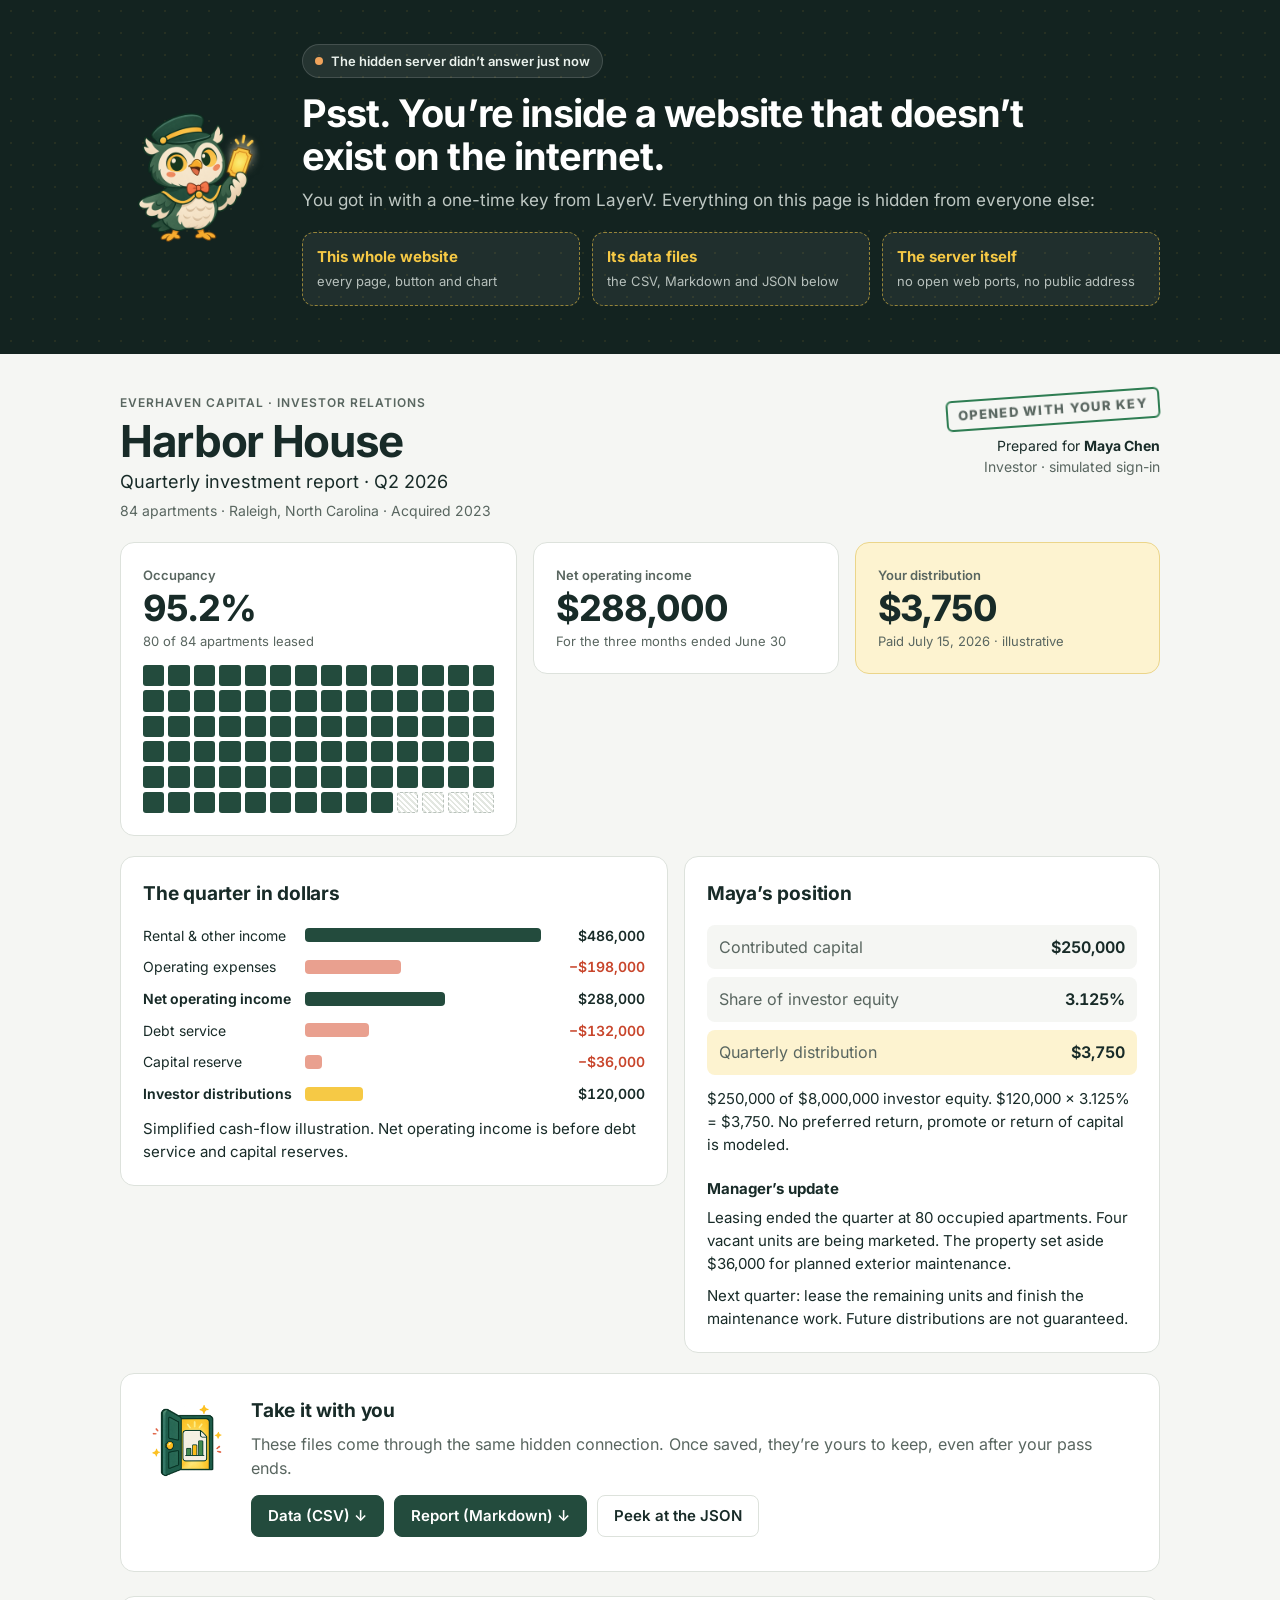
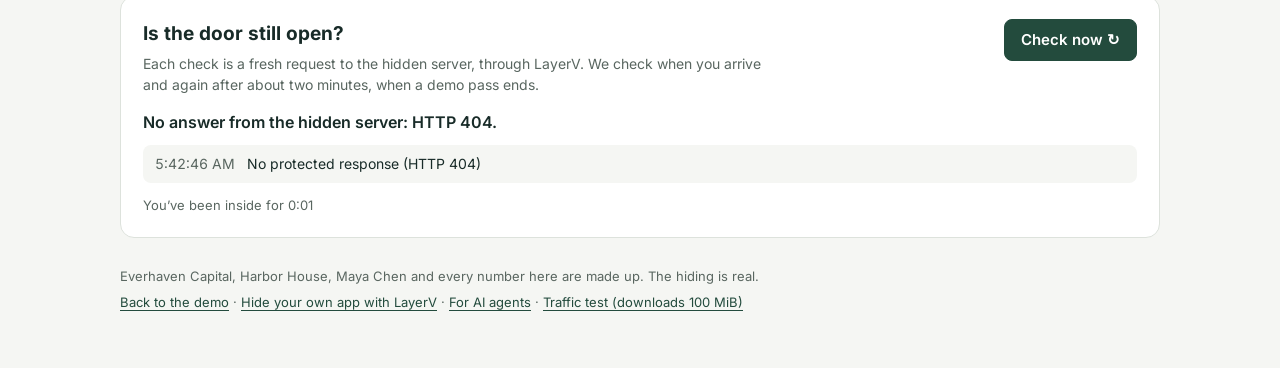
==== commit 278eebf9: "Link the traffic test from the report footer Visitors arrive through a one-time link, so /stress/ ca" ====
--- a/dashboard/index.html
+++ b/dashboard/index.html
@@ -135,7 +135,7 @@
 
 <footer class="foot">
 <p>Everhaven Capital, Harbor House, Maya Chen and every number here are made up. The hiding is real.</p>
-<p><a href="https://everhavencapital.com/" rel="noreferrer">Back to the demo</a> · <a href="https://everhavencapital.com/protect-a-resource/" rel="noreferrer">Hide your own app with LayerV</a> · <a href="https://everhavencapital.com/agent.md" rel="noreferrer">For AI agents</a></p>
+<p><a href="https://everhavencapital.com/" rel="noreferrer">Back to the demo</a> · <a href="https://everhavencapital.com/protect-a-resource/" rel="noreferrer">Hide your own app with LayerV</a> · <a href="https://everhavencapital.com/agent.md" rel="noreferrer">For AI agents</a> · <a href="stress/">Traffic test (downloads 100 MiB)</a></p>
 </footer>
 </main>
 </body>
